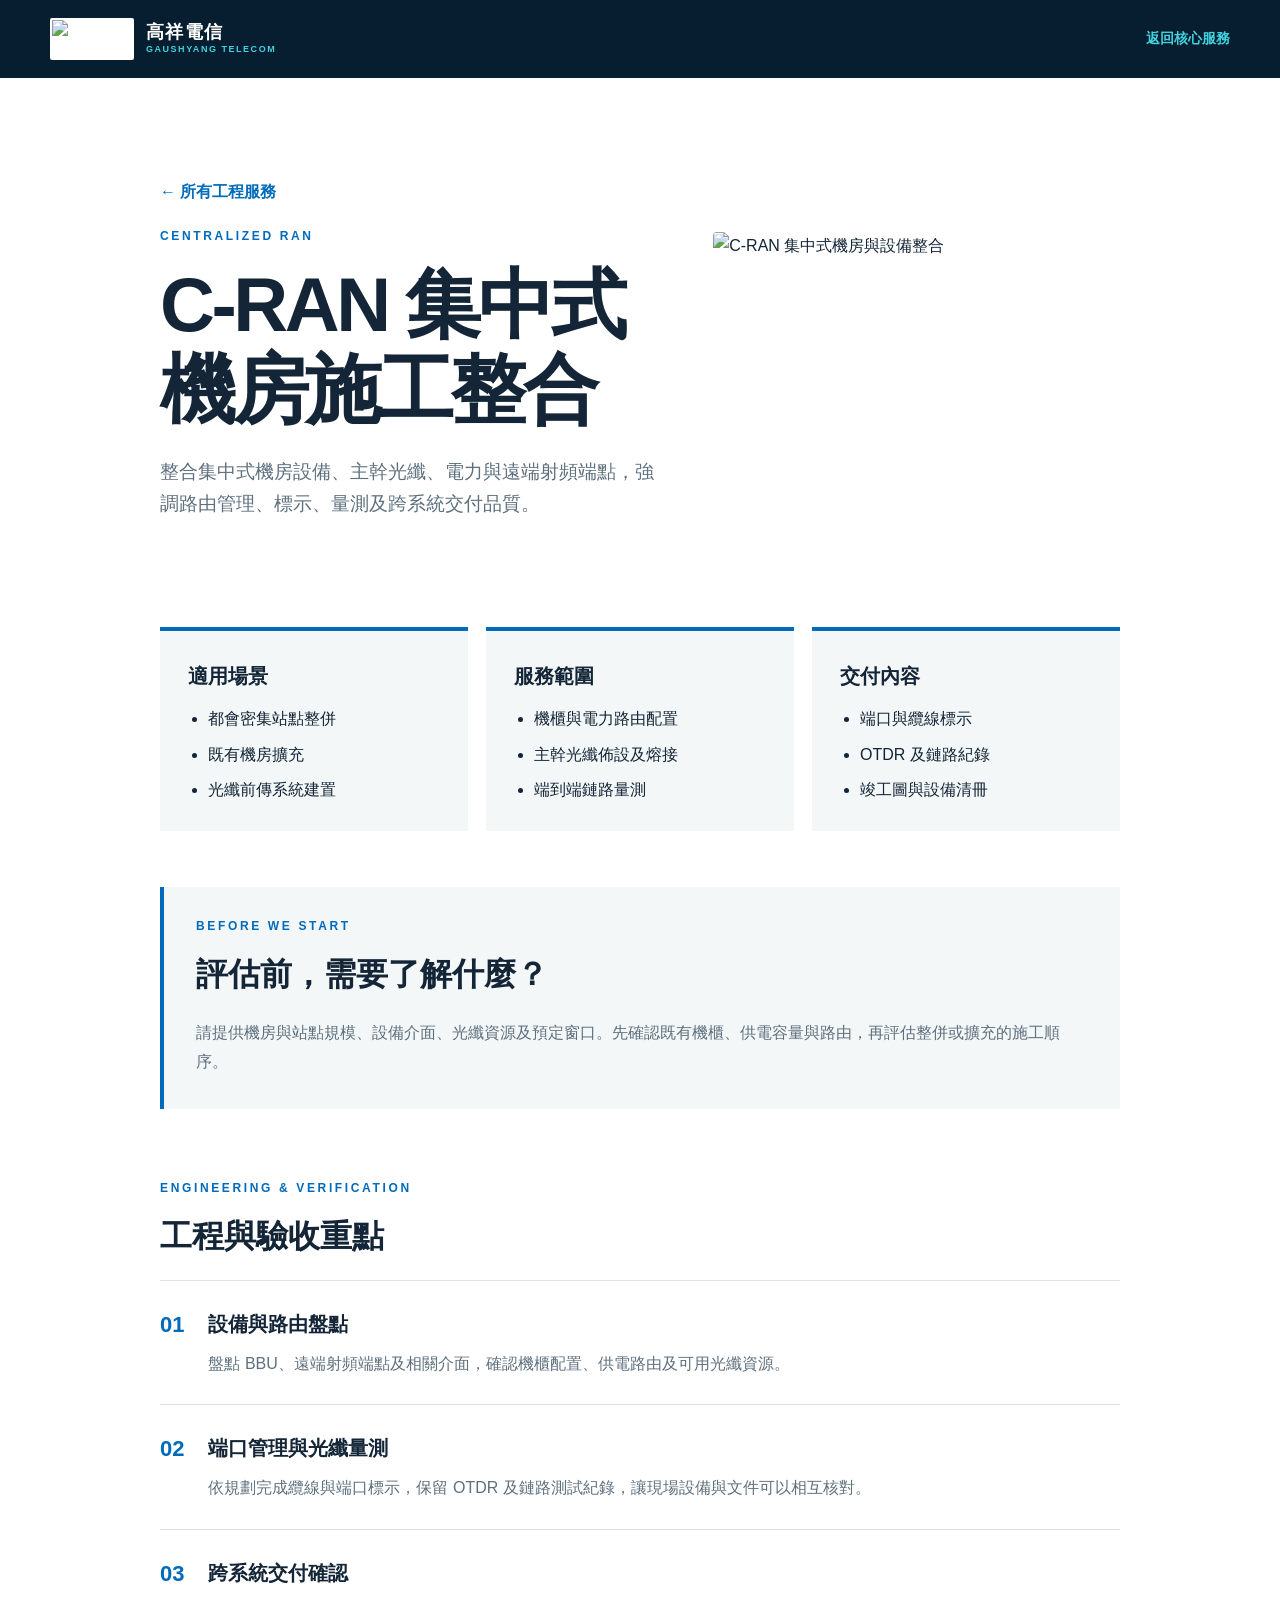
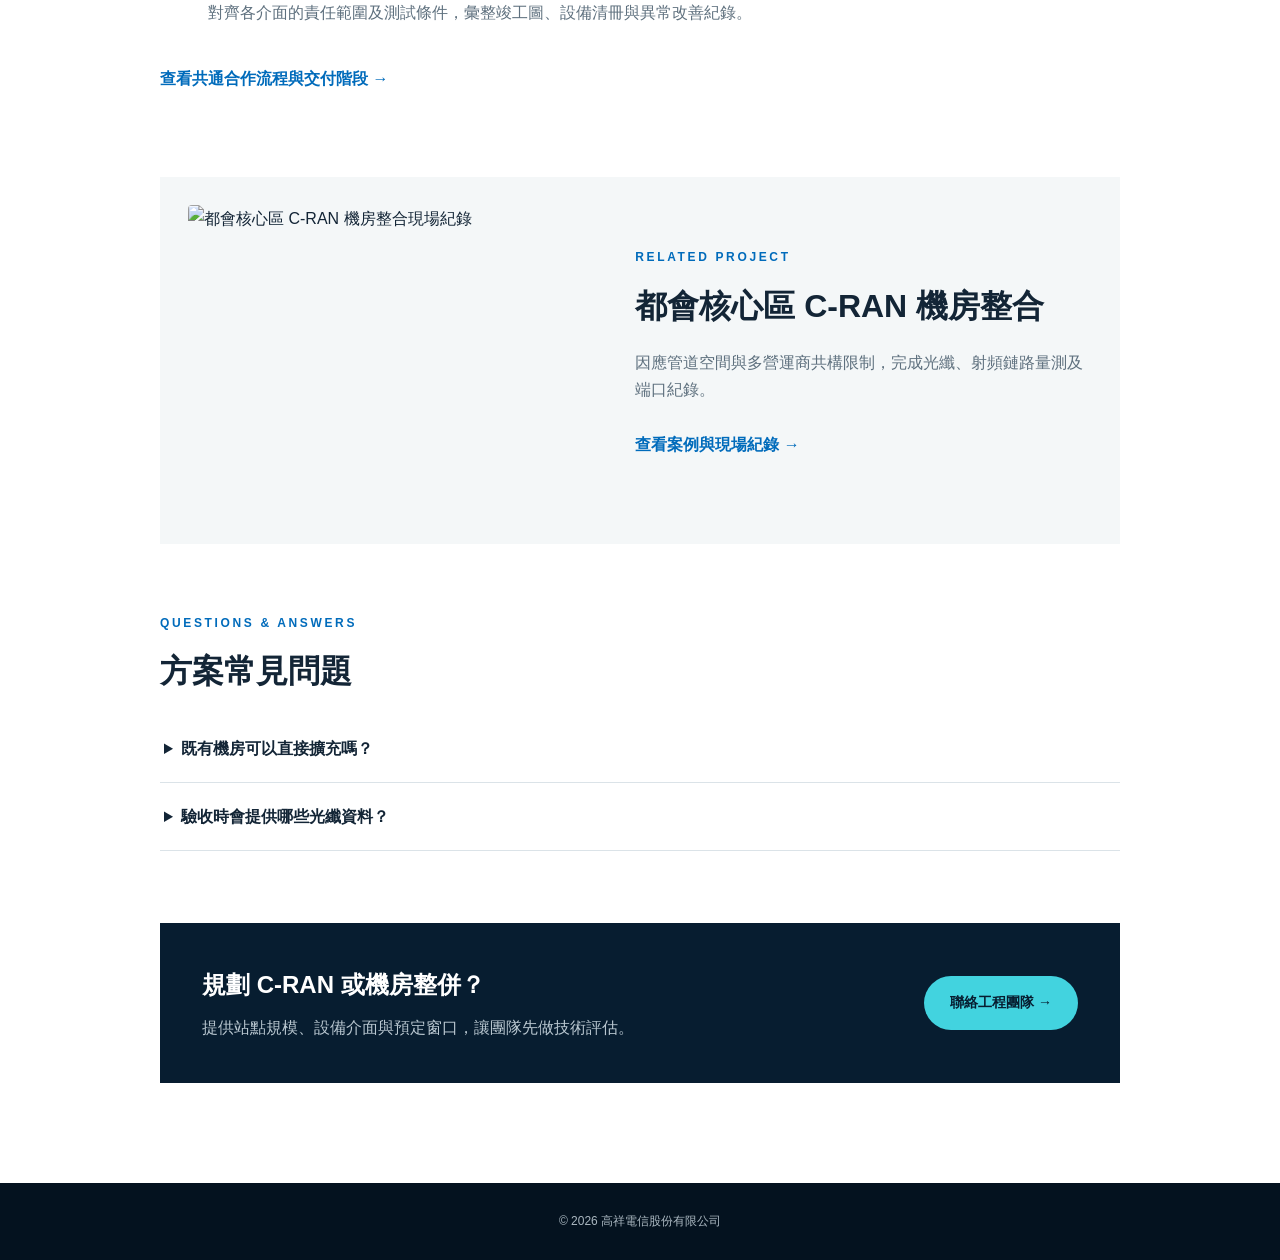
==== services/c-ran-integration.html @ 5f2f57bb "refactor: clarify homepage sections and deepen service pages" ====
<!doctype html><html lang="zh-Hant"><head><meta charset="utf-8"><meta name="viewport" content="width=device-width,initial-scale=1"><title>C-RAN 集中式機房施工整合｜高祥電信</title><meta name="description" content="C-RAN 集中式機房、BBU、光纖、電力路由與遠端射頻單元施工整合。"><link rel="canonical" href="https://website-gaushyang.pages.dev/services/c-ran-integration.html"><link rel="stylesheet" href="../enterprise.css?v=20260922-content-refresh"></head>
<body class="service-detail-page"><a class="skip-link" href="#main">跳至主要內容</a><header class="detail-header"><a class="brand" href="../index.html"><img src="../images/gaushyang-logo.jpg" alt="高祥電信"><span><b>高祥電信</b><small>GAUSHYANG TELECOM</small></span></a><a href="../index.html#solutions">返回核心服務</a></header>
<main id="main" class="detail-main"><a class="service-back" href="../index.html#solutions">← 所有工程服務</a><section class="detail-hero"><div><p class="eyebrow">CENTRALIZED RAN</p><h1>C-RAN 集中式<br>機房施工整合</h1><p class="detail-lead">整合集中式機房設備、主幹光纖、電力與遠端射頻端點，強調路由管理、標示、量測及跨系統交付品質。</p></div><img src="../background-image_2/c-ran-construction.jpg" alt="C-RAN 集中式機房與設備整合"></section>
<section class="detail-grid"><div class="detail-panel"><h2>適用場景</h2><ul><li>都會密集站點整併</li><li>既有機房擴充</li><li>光纖前傳系統建置</li></ul></div><div class="detail-panel"><h2>服務範圍</h2><ul><li>機櫃與電力路由配置</li><li>主幹光纖佈設及熔接</li><li>端到端鏈路量測</li></ul></div><div class="detail-panel"><h2>交付內容</h2><ul><li>端口與纜線標示</li><li>OTDR 及鏈路紀錄</li><li>竣工圖與設備清冊</li></ul></div></section>
<section class="service-preparation" aria-labelledby="prepare-title"><p class="eyebrow">BEFORE WE START</p><h2 id="prepare-title">評估前，需要了解什麼？</h2><p>請提供機房與站點規模、設備介面、光纖資源及預定窗口。先確認既有機櫃、供電容量與路由，再評估整併或擴充的施工順序。</p></section>
<section class="service-technical" aria-labelledby="technical-title"><p class="eyebrow">ENGINEERING &amp; VERIFICATION</p><h2 id="technical-title">工程與驗收重點</h2><article class="service-check"><span aria-hidden="true">01</span><div><h3>設備與路由盤點</h3><p>盤點 BBU、遠端射頻端點及相關介面，確認機櫃配置、供電路由及可用光纖資源。</p></div></article><article class="service-check"><span aria-hidden="true">02</span><div><h3>端口管理與光纖量測</h3><p>依規劃完成纜線與端口標示，保留 OTDR 及鏈路測試紀錄，讓現場設備與文件可以相互核對。</p></div></article><article class="service-check"><span aria-hidden="true">03</span><div><h3>跨系統交付確認</h3><p>對齊各介面的責任範圍及測試條件，彙整竣工圖、設備清冊與異常改善紀錄。</p></div></article><a class="service-inline-link" href="../index.html#process">查看共通合作流程與交付階段 →</a></section>
<section class="service-related" aria-labelledby="related-title"><img src="../demo/combiner.png" alt="都會核心區 C-RAN 機房整合現場紀錄" loading="lazy" decoding="async"><div><p class="eyebrow">RELATED PROJECT</p><h2 id="related-title">都會核心區 C-RAN 機房整合</h2><p>因應管道空間與多營運商共構限制，完成光纖、射頻鏈路量測及端口紀錄。</p><a class="service-inline-link" href="../index.html#project-cran">查看案例與現場紀錄 →</a></div></section>
<section class="service-questions" aria-labelledby="faq-title"><p class="eyebrow">QUESTIONS &amp; ANSWERS</p><h2 id="faq-title">方案常見問題</h2><details><summary>既有機房可以直接擴充嗎？</summary><p>需先確認機櫃空間、供電容量、光纖資源及設備介面，並釐清原有系統的營運限制後才能規劃。</p></details><details><summary>驗收時會提供哪些光纖資料？</summary><p>依專案規範提交 OTDR、鏈路測試與端口標示等紀錄；測試範圍、格式及合格條件於施工前確認。</p></details></section>
<section class="detail-cta"><div><h2>規劃 C-RAN 或機房整併？</h2><p>提供站點規模、設備介面與預定窗口，讓團隊先做技術評估。</p></div><a class="button button-primary" href="../index.html#contact">聯絡工程團隊 →</a></section></main>
<footer class="detail-footer">© 2026 高祥電信股份有限公司</footer></body></html>
---- enterprise.css ----
:root {
  --navy: #071d30;
  --navy-dark: #04121f;
  --navy-light: #0d2c47;
  --blue: #006bbb;
  --blue-hover: #005696;
  --cyan: #42d3df;
  --cyan-glow: #64ffda;
  --ink: #132536;
  --muted: #5e707e;
  --line: #dbe3e8;
  --line-dark: rgba(255, 255, 255, 0.16);
  --paper: #f4f7f8;
  --white: #fff;
  --max: 1280px;
  --radius-sm: 10px;
  --radius-md: 18px;
  --radius-lg: 28px;
  --shadow-soft: 0 24px 70px rgba(4, 18, 31, 0.12);
}

* {
  box-sizing: border-box;
}

html {
  scroll-behavior: auto;
  scroll-padding-top: 86px;
  overflow-x: clip;
}

body {
  margin: 0;
  color: var(--ink);
  background: #fff;
  font-family: "Noto Sans TC", -apple-system, BlinkMacSystemFont, "Segoe UI", Roboto, sans-serif;
  line-height: 1.7;
  -webkit-font-smoothing: antialiased;
  overflow-x: clip;
}

body.menu-open,
body.contact-dialog-open,
body.privacy-dialog-open,
body.gallery-dialog-open {
  overflow: hidden;
}

a {
  color: inherit;
  text-decoration: none;
}

img {
  max-width: 100%;
  height: auto;
}

.container {
  width: min(var(--max), calc(100% - 48px));
  margin: auto;
}

.skip-link {
  position: fixed;
  left: 16px;
  top: -80px;
  z-index: 100;
  background: #fff;
  color: var(--navy);
  padding: 10px 16px;
  font-weight: 700;
  border: 2px solid var(--blue);
  border-radius: 4px;
  transition: top 0.2s;
}

.skip-link:focus {
  top: 16px;
}

/* 缺文件提示標籤 (Missing Document Badge) */
.badge-missing-doc {
  display: inline-flex;
  align-items: center;
  gap: 6px;
  padding: 4px 10px;
  font-size: 11px;
  font-weight: 700;
  letter-spacing: 0.04em;
  color: #92400e;
  background: #fef3c7;
  border: 1px solid #fcd34d;
  border-radius: 4px;
  line-height: 1.3;
}

.badge-missing-doc::before {
  content: "⚠️ 缺文件：";
  font-weight: 800;
}

/* 全域頂部導覽列 */
.site-header {
  position: fixed;
  inset: 0 0 auto;
  z-index: 50;
  color: #fff;
  border-bottom: 1px solid rgba(255, 255, 255, 0.18);
  transition: background 0.3s, color 0.3s, box-shadow 0.3s, border-color 0.3s;
}

.site-header.scrolled {
  color: var(--ink);
  background: rgba(255, 255, 255, 0.96);
  border-bottom-color: var(--line);
  box-shadow: 0 12px 36px rgba(7, 29, 48, 0.09);
  backdrop-filter: blur(16px);
}

.header-inner {
  height: 86px;
  width: min(1400px, calc(100% - 48px));
  margin: auto;
  display: flex;
  align-items: center;
  justify-content: space-between;
}

.brand {
  display: flex;
  align-items: center;
  gap: 12px;
}

.brand img {
  width: auto;
  height: 46px;
  object-fit: contain;
  background: #fff;
  padding: 2px;
  border-radius: 2px;
}

.brand span {
  display: flex;
  flex-direction: column;
  line-height: 1.15;
}

.brand b {
  font-size: 18px;
  letter-spacing: 0.08em;
}

.brand small {
  font: 700 9px/1.5 Manrope, sans-serif;
  letter-spacing: 0.17em;
  color: var(--cyan);
}

.site-header.scrolled .brand small {
  color: var(--blue);
}

.site-nav {
  display: flex;
  align-items: center;
  gap: 32px;
  font-size: 14px;
  font-weight: 600;
}

.site-nav > a {
  position: relative;
  transition: color 0.2s;
}

.site-nav > a:after {
  content: "";
  position: absolute;
  left: 0;
  bottom: -6px;
  width: 0;
  height: 2px;
  background: var(--cyan);
  transition: width 0.25s;
}

.site-header.scrolled .site-nav > a:after {
  background: var(--blue);
}

.site-nav > a:hover:after {
  width: 100%;
}

.nav-contact-btn {
  display: inline-flex;
  align-items: center;
  gap: 8px;
  padding: 8px 18px;
  font-family: inherit;
  font-size: 13px;
  font-weight: 700;
  border: 1px solid currentColor;
  border-radius: 3px;
  background: transparent;
  color: inherit;
  cursor: pointer;
  transition: background 0.2s, color 0.2s, border-color 0.2s;
}

.nav-contact-btn:hover {
  background: var(--cyan);
  border-color: var(--cyan);
  color: var(--navy);
}

.site-header.scrolled .nav-contact-btn {
  border-color: var(--blue);
  color: var(--blue);
}

.site-header.scrolled .nav-contact-btn:hover {
  background: var(--blue);
  color: #fff;
}

.menu-toggle {
  display: none;
  background: 0;
  border: 0;
  padding: 10px;
  cursor: pointer;
}

.menu-toggle span {
  display: block;
  width: 25px;
  height: 2px;
  background: currentColor;
  margin: 6px;
  transition: 0.25s;
}

/* 區塊共用樣式 */
.section {
  padding: 120px 0;
}

.section-light {
  background: #f8fafb;
}

.section-dark {
  background: var(--navy);
  color: #fff;
}

.eyebrow {
  margin: 0 0 18px;
  font: 800 12px/1.2 Manrope, sans-serif;
  letter-spacing: 0.22em;
  color: var(--blue);
}

.eyebrow.light {
  color: var(--cyan);
}

.section-index {
  margin: 0;
  color: #8c9fae;
  font: 700 13px Manrope, sans-serif;
  letter-spacing: 0.1em;
}

.section-heading {
  display: grid;
  grid-template-columns: 28% 72%;
  gap: 32px;
  margin-bottom: 64px;
}

.section-heading > div:last-child {
  display: flex;
  justify-content: space-between;
  align-items: flex-end;
  gap: 40px;
}

.section-heading h2,
.intro h2,
.sustainability h2,
.contact h2 {
  font-size: clamp(36px, 4.5vw, 58px);
  line-height: 1.25;
  letter-spacing: -0.035em;
  margin: 0;
}

.section-heading p:not(.eyebrow):not(.section-index) {
  max-width: 440px;
  color: var(--muted);
  margin: 0;
}

.section-dark .section-heading p:not(.eyebrow):not(.section-index) {
  color: #a2b4c2;
}

/* 按鈕與連結 */
.button {
  min-height: 54px;
  display: inline-flex;
  align-items: center;
  justify-content: space-between;
  gap: 24px;
  padding: 0 26px;
  font-family: inherit;
  font-weight: 700;
  font-size: 14px;
  border-radius: 999px;
  border: 0;
  cursor: pointer;
  transition: transform 0.2s, background 0.2s, box-shadow 0.2s;
}

.button-primary {
  background: var(--cyan);
  color: var(--navy);
}

.button-primary:hover {
  background: #77e5ed;
  transform: translateY(-2px);
  box-shadow: 0 8px 24px rgba(66, 211, 223, 0.3);
}

.button-ghost {
  border: 1px solid rgba(255, 255, 255, 0.45);
  background: transparent;
  color: #fff;
}

.button-ghost:hover {
  background: #fff;
  color: var(--navy);
}

.button-white {
  background: #fff;
  color: var(--navy);
}

.button-white:hover {
  background: var(--cyan);
  color: var(--navy);
}

.text-link {
  display: inline-flex;
  gap: 14px;
  align-items: center;
  font-weight: 700;
  border-bottom: 1px solid #aab7bf;
  padding-bottom: 6px;
  transition: color 0.2s, border-color 0.2s;
}

.text-link.light {
  border-color: rgba(255, 255, 255, 0.5);
  color: #fff;
}

.text-link span {
  transition: transform 0.2s;
}

.text-link:hover span {
  transform: translateX(5px);
}

/* 英雄首頁區 (Hero) */
.hero {
  min-height: 780px;
  height: 100svh;
  position: relative;
  overflow: hidden;
  background: var(--navy);
  color: #fff;
  display: flex;
  align-items: center;
}

.hero-layout {
  position: relative;
  z-index: 2;
  display: flex;
  align-items: center;
  padding: 118px 0 176px;
}

.hero-media,
.hero-shade,
.hero-grid {
  position: absolute;
  inset: 0;
}

.hero-media {
  --hero-image: url("images/hero/cape-of-good-hope.webp");
  background-color: var(--navy);
  background-image: var(--hero-image);
  background-size: cover;
  background-position: center;
  transform: scale(1.02);
  transition: opacity 0.8s;
}

.hero-shade {
  background: linear-gradient(to right, rgba(8, 12, 22, 0.85) 0%, rgba(8, 12, 22, 0.5) 45%, rgba(8, 12, 22, 0.1) 100%);
}

.hero-grid {
  opacity: 0.14;
  background-image: linear-gradient(rgba(255, 255, 255, 0.2) 1px, transparent 1px),
                    linear-gradient(90deg, rgba(255, 255, 255, 0.2) 1px, transparent 1px);
  background-size: 60px 60px;
}

.hero-content {
  position: relative;
  z-index: 2;
  padding-top: 20px;
  max-width: 820px;
}

.hero h1 {
  font-size: clamp(52px, 5.8vw, 86px);
  line-height: 1.08;
  letter-spacing: -0.04em;
  margin: 0 0 28px;
}

.hero h1 em {
  font-style: normal;
  color: var(--cyan);
}

.hero-lead {
  font-size: 18px;
  line-height: 1.85;
  max-width: 680px;
  margin: 0 0 38px;
  color: rgba(255, 255, 255, 0.86);
}

.hero-actions {
  display: flex;
  align-items: center;
  gap: 32px;
}

.hero-facts {
  position: absolute;
  right: 0;
  bottom: 0;
  z-index: 3;
  display: grid;
  grid-template-columns: repeat(3, minmax(190px, 220px));
  background: rgba(5, 27, 45, 0.92);
  backdrop-filter: blur(15px);
  border-top: 1px solid rgba(255, 255, 255, 0.14);
}

.fact-def {
  display: block;
  max-width: 190px;
  margin-top: 8px;
  color: rgba(255, 255, 255, 0.5);
  font-size: 10px;
  line-height: 1.45;
}

.hero-facts > div {
  padding: 24px 24px;
  border-left: 1px solid rgba(255, 255, 255, 0.14);
}

.hero-facts strong {
  display: block;
  font: 700 28px/1.1 Manrope, sans-serif;
  color: #fff;
}

.hero-facts sup {
  color: var(--cyan);
  font-size: 16px;
}

.hero-facts span {
  display: block;
  margin-top: 6px;
  font-size: 12px;
  color: rgba(255, 255, 255, 0.72);
}

/* 品牌影片與轉場 (Brand Reveal) */
.brand-reveal {
  --brand-mask-opacity: 0;
  --brand-word-scale: 28;
  --brand-word-glow: 0;
  --brand-particle-opacity: 0.62;
  --brand-shade-opacity: 1;
  --brand-copy-opacity: 0;
  height: 260svh;
  position: relative;
  background: #0e1733;
  color: #fff;
}

.brand-reveal-stage {
  position: sticky;
  top: 0;
  height: 100svh;
  min-height: 680px;
  overflow: hidden;
  display: grid;
  place-items: center;
  isolation: isolate;
}

.brand-signal-canvas,
.brand-reveal-shade {
  position: absolute;
  inset: 0;
  width: 100%;
  height: 100%;
}

.brand-signal-canvas {
  z-index: 0;
  opacity: var(--brand-particle-opacity);
  filter: brightness(1.44);
  transition: opacity 180ms linear;
  background:
    radial-gradient(ellipse at 18% 54%, rgba(177, 52, 178, 0.3), transparent 38%),
    radial-gradient(ellipse at 78% 52%, rgba(0, 137, 230, 0.2), transparent 42%),
    linear-gradient(108deg, #321044 0%, #291347 34%, #1c1a48 63%, #0c2442 100%);
}

.brand-reveal-shade {
  z-index: 1;
  opacity: var(--brand-shade-opacity);
  background: linear-gradient(180deg, rgba(9, 6, 24, 0.48), rgba(13, 11, 32, 0.12) 28%, rgba(8, 13, 34, 0.16) 68%, rgba(5, 8, 23, 0.7)),
              linear-gradient(90deg, rgba(28, 9, 49, 0.28), transparent 48%, rgba(5, 12, 32, 0.24));
  pointer-events: none;
}

.brand-reveal-mask {
  position: absolute;
  inset: 0;
  z-index: 2;
  width: 100%;
  height: 100%;
  opacity: var(--brand-mask-opacity);
  pointer-events: none;
}

.brand-mask-word,
.brand-mask-highlight,
.brand-mask-emblem {
  transform-box: view-box;
  transform-origin: 50% 50%;
  transform: scale(var(--brand-word-scale));
}

.brand-mask-word text {
  fill: #000;
  font-family: Manrope, "Arial Rounded MT Bold", Arial, sans-serif;
  font-size: 214px;
  font-weight: 700;
  letter-spacing: -6px;
}

.brand-mask-highlight text {
  fill: url(#gaushyang-inner-surface);
  stroke: none;
  opacity: var(--brand-word-glow);
  filter: url(#gaushyang-inner-glow);
  mix-blend-mode: screen;
}

.brand-mask-emblem path {
  fill: #d9292f;
  filter: drop-shadow(0 2px 6px rgba(217, 41, 47, 0.28));
}

.brand-reveal-copy {
  position: absolute;
  left: 50%;
  top: 76%;
  z-index: 3;
  width: min(920px, calc(100% - 40px));
  text-align: center;
  opacity: var(--brand-copy-opacity);
  transform: translate(-50%, calc(-50% + (1 - var(--brand-copy-opacity)) * 28px));
  pointer-events: none;
}

.brand-reveal-copy p {
  margin: 0 0 28px;
  font: 600 11px Manrope, Inter, sans-serif;
  letter-spacing: 0.4em;
  color: rgba(106, 226, 255, 0.92);
}

.brand-reveal-copy h2 {
  margin: 0;
  font-family: Inter, "Noto Sans TC", "PingFang TC", "Microsoft JhengHei", sans-serif;
  font-size: clamp(30px, 3.5vw, 50px);
  font-weight: 500;
  line-height: 1.48;
  letter-spacing: 0.075em;
  color: rgba(255, 255, 255, 0.86);
  text-shadow: 0 6px 28px rgba(0, 0, 0, 0.48);
}

.brand-scroll-cue {
  position: absolute;
  left: 50%;
  bottom: 30px;
  transform: translateX(-50%);
  display: flex;
  flex-direction: column;
  align-items: center;
  gap: 10px;
  font: 700 9px Manrope, sans-serif;
  letter-spacing: 0.18em;
  color: rgba(255, 255, 255, 0.55);
}

.brand-scroll-cue b {
  display: block;
  width: 1px;
  height: 45px;
  background: linear-gradient(var(--cyan), transparent);
}

/* 01 Who We Are 亮點 */
.intro {
  background: #fff;
}

.intro-grid {
  display: grid;
  grid-template-columns: 28% 72%;
  gap: 32px;
}

.large-copy {
  font-size: 20px;
  line-height: 1.9;
  color: #3b4e5d;
  margin: 28px 0 44px;
}

.intro-highlights {
  display: grid;
  grid-template-columns: repeat(3, 1fr);
  gap: 24px;
  border-top: 1px solid var(--line);
  padding-top: 36px;
}

.highlight-item b {
  display: block;
  font-size: 17px;
  color: var(--navy);
  margin-bottom: 8px;
}

.highlight-item p {
  margin: 0;
  font-size: 14px;
  color: var(--muted);
  line-height: 1.65;
}

/* 02 專案實績與案例 (WEB-002 Case Studies) */
.cases-grid {
  display: grid;
  grid-template-columns: 1fr 1fr;
  gap: 28px;
  margin-bottom: 48px;
}

.case-card {
  background: #fff;
  border: 1px solid var(--line);
  border-radius: var(--radius-md);
  overflow: hidden;
  display: flex;
  flex-direction: column;
  transition: transform 0.25s, box-shadow 0.25s;
}

.case-card:hover {
  transform: translateY(-4px);
  box-shadow: var(--shadow-soft);
}

.case-media {
  position: relative;
  height: 260px;
  background: #e3ebef;
  overflow: hidden;
}

.case-media img {
  width: 100%;
  height: 100%;
  object-fit: cover;
  transition: transform 0.6s cubic-bezier(0.2, 0.7, 0.2, 1);
}

.case-card:hover .case-media img {
  transform: scale(1.04);
}

.case-gallery-open {
  align-self: flex-start;
  display: inline-flex;
  align-items: center;
  gap: 10px;
  margin-top: 22px;
  padding: 10px 0 6px;
  border: 0;
  border-bottom: 2px solid var(--blue);
  background: transparent;
  color: var(--blue);
  font: 800 14px/1.4 "Noto Sans TC", sans-serif;
  cursor: pointer;
}

.case-gallery-open span {
  transition: transform 0.2s ease;
}

.case-gallery-open:hover span,
.case-gallery-open:focus-visible span {
  transform: translateX(4px);
}

.case-gallery-open:focus-visible {
  outline: 3px solid rgba(66, 211, 223, 0.45);
  outline-offset: 5px;
}

/* DAS 專案照片瀏覽器 */
.gallery-dialog {
  width: min(1120px, calc(100% - 32px));
  max-height: calc(100dvh - 32px);
  margin: auto;
  padding: 0;
  border: 0;
  border-radius: 12px;
  background: var(--navy-dark);
  color: #fff;
  box-shadow: 0 32px 90px rgba(1, 14, 25, 0.62);
  overflow: auto;
}

.gallery-dialog::backdrop {
  background: rgba(2, 12, 27, 0.88);
}

.gallery-dialog-shell {
  padding: 26px;
}

.gallery-dialog-header {
  display: flex;
  align-items: flex-start;
  justify-content: space-between;
  gap: 28px;
  margin-bottom: 20px;
}

.gallery-dialog-header .eyebrow {
  margin: 0 0 5px;
  color: var(--cyan);
}

.gallery-dialog-header h2 {
  margin: 0;
  font-size: clamp(22px, 3vw, 34px);
  line-height: 1.25;
}

.gallery-close,
.gallery-nav {
  display: grid;
  flex: 0 0 auto;
  place-items: center;
  width: 44px;
  height: 44px;
  padding: 0;
  border: 1px solid rgba(255, 255, 255, 0.28);
  border-radius: 50%;
  background: transparent;
  color: #fff;
  font: 400 24px/1 Arial, sans-serif;
  cursor: pointer;
}

.gallery-close:hover,
.gallery-nav:hover,
.gallery-close:focus-visible,
.gallery-nav:focus-visible {
  border-color: var(--cyan);
  background: rgba(66, 211, 223, 0.12);
  outline: none;
}

.gallery-stage {
  display: grid;
  grid-template-columns: 44px minmax(0, 1fr) 44px;
  align-items: center;
  gap: 18px;
}

.gallery-figure {
  min-width: 0;
  margin: 0;
}

.gallery-figure img {
  display: block;
  width: 100%;
  height: min(62vh, 680px);
  object-fit: contain;
  background: #020b13;
}

.gallery-figure figcaption {
  display: flex;
  justify-content: space-between;
  gap: 20px;
  padding-top: 12px;
  color: #c6d3dc;
  font-size: 14px;
}

[data-gallery-count] {
  flex: 0 0 auto;
  color: var(--cyan);
  font-family: Manrope, sans-serif;
  font-weight: 700;
}

.gallery-thumbnails {
  display: grid;
  grid-template-columns: repeat(6, minmax(0, 1fr));
  gap: 10px;
  margin: 18px 62px 0;
}

.gallery-thumbnail {
  padding: 0;
  border: 2px solid transparent;
  background: #0d2c47;
  cursor: pointer;
  opacity: 0.58;
}

.gallery-thumbnail img {
  display: block;
  width: 100%;
  aspect-ratio: 4 / 3;
  object-fit: cover;
}

.gallery-thumbnail:hover,
.gallery-thumbnail:focus-visible,
.gallery-thumbnail.is-current {
  border-color: var(--cyan);
  opacity: 1;
  outline: none;
}

.case-badge {
  position: absolute;
  left: 16px;
  bottom: 16px;
  padding: 5px 10px;
  background: rgba(7, 29, 48, 0.85);
  color: var(--cyan);
  font: 700 11px Manrope, sans-serif;
  letter-spacing: 0.06em;
  border-radius: 3px;
  backdrop-filter: blur(6px);
}

.placeholder-media {
  background: #edf2f5;
  display: grid;
  place-items: center;
}

.placeholder-box {
  display: flex;
  flex-direction: column;
  align-items: center;
  gap: 10px;
  color: #7b8e9c;
  text-align: center;
  padding: 20px;
}

.placeholder-box p {
  margin: 0;
  font-weight: 700;
  color: var(--ink);
}

.case-body {
  padding: 28px;
  display: flex;
  flex-direction: column;
  flex-grow: 1;
}

.case-meta {
  display: flex;
  flex-wrap: wrap;
  gap: 8px;
  margin-bottom: 12px;
}

.case-tag {
  padding: 4px 9px;
  background: var(--paper);
  border: 1px solid #d4e0e6;
  border-radius: 3px;
  font-size: 11px;
  font-weight: 700;
  color: var(--blue);
}

.case-body h3 {
  font-size: 21px;
  line-height: 1.35;
  margin: 0 0 18px;
  letter-spacing: -0.02em;
}

.case-details {
  display: flex;
  flex-direction: column;
  gap: 12px;
  font-size: 13px;
  line-height: 1.65;
  border-top: 1px solid var(--line);
  padding-top: 18px;
  margin-top: auto;
}

.detail-row b {
  color: var(--navy);
  margin-right: 4px;
}

.detail-row span {
  color: #475a68;
}

.cases-cta-bar {
  background: var(--navy);
  color: #fff;
  border-radius: var(--radius-md);
  padding: 32px 40px;
  display: flex;
  justify-content: space-between;
  align-items: center;
  gap: 32px;
}

.cases-cta-bar b {
  font-size: 20px;
  display: block;
  margin-bottom: 6px;
}

.cases-cta-bar p {
  margin: 0;
  font-size: 14px;
  color: #a2b4c2;
}

/* 03 核心解決方案 (Solutions) */
.solution-grid {
  display: grid;
  grid-template-columns: 1fr 1fr;
  gap: 14px;
  background: transparent;
  margin-bottom: 72px;
}

.solution-card {
  height: 400px;
  position: relative;
  overflow: hidden;
  display: flex;
  flex-direction: column;
  justify-content: space-between;
  padding: 32px;
  background-image: linear-gradient(0deg, rgba(3, 18, 32, 0.94), rgba(3, 18, 32, 0.2)), var(--image);
  background-size: cover;
  background-position: center;
  border: 1px solid rgba(255, 255, 255, 0.12);
  border-radius: var(--radius-md);
}

.solution-card:focus-visible {
  outline: 3px solid var(--cyan);
  outline-offset: -5px;
}

.solution-card:after {
  content: "";
  position: absolute;
  inset: 0;
  background: rgba(0, 107, 187, 0.22);
  opacity: 0;
  transition: opacity 0.4s;
}

.solution-card > * {
  position: relative;
  z-index: 2;
}

.solution-card .card-number {
  font: 700 13px Manrope;
  color: #fff;
}

.solution-card h3 {
  font-size: 28px;
  margin: 6px 0 10px;
}

.card-copy p {
  font: 700 11px Manrope;
  letter-spacing: 0.16em;
  color: var(--cyan);
  margin: 0;
}

.card-copy span {
  display: block;
  color: rgba(255, 255, 255, 0.78);
  font-size: 14px;
  line-height: 1.6;
  margin-top: 6px;
}

.solution-card > b {
  position: absolute;
  right: 30px;
  bottom: 32px;
  font-size: 24px;
  transition: transform 0.3s;
}

.solution-card:hover:after {
  opacity: 1;
}

.solution-card:hover > b {
  transform: translate(4px, -4px);
}

.solution-card-wide {
  grid-column: 1 / -1;
  height: 360px;
  background-position: center 60%;
}

/* 工程五階段流程 (Process Flow) */
.process-section .section-heading > div:last-child {
  display: grid;
  grid-template-columns: minmax(0, 1fr) minmax(300px, 380px);
  align-items: end;
  gap: 52px;
}

.process-flow-block {
  background: rgba(255, 255, 255, 0.04);
  border: 1px solid rgba(255, 255, 255, 0.12);
  border-radius: var(--radius-md);
  padding: 44px;
}

.process-heading {
  margin-bottom: 36px;
}

.process-heading h3 {
  font-size: 28px;
  margin: 0 0 8px;
}

.process-heading p:not(.eyebrow) {
  margin: 0;
  color: #a2b4c2;
  font-size: 14px;
}

.process-steps {
  display: grid;
  grid-template-columns: repeat(5, 1fr);
  gap: 12px;
}

.process-step {
  position: relative;
  display: flex;
  flex-direction: column;
  min-height: 300px;
  padding: 26px 22px 22px;
  background: #fff;
  border: 1px solid var(--line);
  border-top: 3px solid var(--cyan);
  border-radius: var(--radius-sm);
  box-shadow: 0 12px 32px rgba(7, 29, 48, 0.06);
}

.step-num {
  font: 800 24px/1 Manrope, sans-serif;
  color: var(--cyan);
  margin-bottom: 26px;
}

.process-step b {
  display: block;
  font-size: 15px;
  color: var(--navy);
  margin-bottom: 12px;
}

.process-step p {
  margin: 0 0 22px;
  font-size: 13px;
  line-height: 1.75;
  color: var(--muted);
}

.step-output {
  display: block;
  margin-top: auto;
  padding-top: 14px;
  border-top: 1px solid var(--line);
  color: var(--ink);
  font-size: 11.5px;
  font-weight: 700;
  line-height: 1.55;
}

.step-output small {
  display: block;
  margin-bottom: 3px;
  color: var(--blue);
  font: 800 9px/1.2 Manrope, sans-serif;
  letter-spacing: 0.14em;
}

/* 04 工程與工安體系 (Strength & Credentials) */
.strength {
  background: var(--paper);
}

.capability-list {
  border-top: 1px solid #bfcbd1;
  margin-bottom: 54px;
}

.capability {
  display: grid;
  grid-template-columns: 80px 280px 1fr;
  gap: 24px;
  padding: 32px 0;
  border-bottom: 1px solid #bfcbd1;
  align-items: start;
}

.capability > span {
  font: 700 13px Manrope;
  color: var(--blue);
}

.capability h3 {
  font-size: 22px;
  margin: 0;
}

.capability p {
  margin: 0;
  color: var(--muted);
  font-size: 14.5px;
}

.safety-training-resource {
  margin-bottom: 54px;
  padding: 34px;
  border-left: 5px solid var(--blue);
  background: var(--navy);
  color: #fff;
}

.safety-training-heading {
  display: flex;
  align-items: flex-start;
  justify-content: space-between;
  gap: 28px;
  padding-bottom: 24px;
  border-bottom: 1px solid var(--line-dark);
}

.safety-training-heading .eyebrow {
  margin: 0 0 7px;
  color: var(--cyan);
}

.safety-training-heading h3 {
  margin: 0;
  font-size: clamp(25px, 3vw, 34px);
  line-height: 1.25;
}

.training-file-meta {
  flex: 0 0 auto;
  color: #bfd0dc;
  font: 700 12px/1.5 Manrope, "Noto Sans TC", sans-serif;
}

.training-summary {
  max-width: 780px;
  margin: 24px 0;
  color: #d7e2e9;
  font-size: 15px;
}

.training-chapters {
  border-top: 1px solid var(--line-dark);
}

.training-chapters details {
  border-bottom: 1px solid var(--line-dark);
}

.training-chapters summary {
  display: grid;
  grid-template-columns: 48px minmax(180px, 0.7fr) minmax(240px, 1fr);
  align-items: center;
  gap: 20px;
  padding: 21px 4px;
  cursor: pointer;
  list-style: none;
}

.training-chapters summary::-webkit-details-marker {
  display: none;
}

.training-chapters summary::after {
  content: "+";
  grid-column: 4;
  color: var(--cyan);
  font: 400 25px/1 Arial, sans-serif;
}

.training-chapters details[open] summary::after {
  content: "−";
}

.training-chapters summary > span {
  color: var(--cyan);
  font: 800 12px/1 Manrope, sans-serif;
}

.training-chapters summary b {
  font-size: 16px;
}

.training-chapters summary small {
  color: #9fb2c0;
  font-size: 13px;
}

.training-chapters summary:focus-visible {
  outline: 3px solid rgba(66, 211, 223, 0.45);
  outline-offset: -3px;
}

.training-chapter-body {
  padding: 8px 4px 30px 68px;
}

.training-reading-grid {
  display: grid;
  grid-template-columns: repeat(2, minmax(0, 1fr));
  gap: 36px;
}

.training-chapter-body h4 {
  margin: 0 0 10px;
  color: #fff;
  font-size: 15px;
}

.training-chapter-body p {
  margin: 0 0 14px;
  color: #c6d3dc;
  font-size: 13.5px;
}

.training-definition-list {
  margin: 0;
}

.training-definition-list > div {
  display: grid;
  grid-template-columns: 92px 1fr;
  gap: 12px;
  padding: 9px 0;
  border-top: 1px solid var(--line-dark);
}

.training-definition-list dt {
  color: var(--cyan);
  font-size: 13px;
  font-weight: 800;
}

.training-definition-list dd {
  margin: 0;
  color: #c6d3dc;
  font-size: 13px;
}

.training-alert {
  display: grid;
  grid-template-columns: 120px 1fr;
  gap: 18px;
  margin-top: 24px;
  padding: 18px 20px;
  border-left: 3px solid var(--cyan);
  background: rgba(66, 211, 223, 0.08);
}

.training-alert b {
  color: var(--cyan);
  font-size: 13px;
}

.training-alert span {
  color: #d7e2e9;
  font-size: 13px;
}

.training-action-grid {
  display: grid;
  grid-template-columns: repeat(2, minmax(0, 1fr));
  gap: 1px;
  margin: 0 0 28px;
  padding: 1px;
  background: var(--line-dark);
  list-style: none;
}

.training-action-grid li {
  display: grid;
  grid-template-columns: 36px 1fr;
  gap: 10px;
  padding: 14px 16px;
  background: var(--navy);
  color: #d7e2e9;
  font-size: 13px;
}

.training-action-grid li span {
  color: var(--cyan);
  font: 800 11px/1.7 Manrope, sans-serif;
}

.emergency-steps {
  display: grid;
  grid-template-columns: repeat(5, minmax(0, 1fr));
  margin: 0;
  padding: 0;
  list-style: none;
}

.emergency-steps li {
  padding: 15px;
  border-left: 1px solid var(--line-dark);
}

.emergency-steps li:first-child {
  border-left: 0;
}

.emergency-steps b,
.emergency-steps span {
  display: block;
}

.emergency-steps b {
  margin-bottom: 7px;
  color: var(--cyan);
  font-size: 13px;
}

.emergency-steps span {
  color: #c6d3dc;
  font-size: 12px;
}

.training-closing {
  margin: 24px 0 0;
  color: #9fb2c0;
  font-size: 13px;
}

.credentials-box {
  background: #fff;
  border: 1px solid var(--line);
  border-radius: 6px;
  padding: 32px;
  margin-bottom: 54px;
}

.credentials-header {
  display: flex;
  justify-content: space-between;
  align-items: center;
  gap: 16px;
  padding-bottom: 20px;
  border-bottom: 1px solid var(--line);
  margin-bottom: 24px;
}

.credentials-header b {
  font-size: 18px;
  color: var(--navy);
}

.credentials-verified-note {
  max-width: 420px;
  color: var(--blue);
  font-size: 12px;
  font-weight: 700;
  text-align: right;
}

.credentials-grid {
  display: grid;
  grid-template-columns: repeat(2, minmax(0, 1fr));
  gap: 24px;
}

.cred-item strong {
  display: block;
  font-size: 15px;
  color: var(--ink);
  margin-bottom: 6px;
}

.cred-item span {
  font-size: 13px;
  color: var(--muted);
  line-height: 1.6;
}

.safety-recognition {
  display: grid;
  grid-template-columns: minmax(220px, 0.55fr) 1fr;
  gap: 24px;
  margin-top: 26px;
  padding-top: 22px;
  border-top: 1px solid var(--line);
}

.safety-recognition b {
  color: var(--navy);
  font-size: 14px;
}

.safety-recognition span {
  color: var(--muted);
  font-size: 13px;
}

/* 設備經驗展示 (WEB-005) */
.partner-section {
  background: #fff;
  border: 1px solid var(--line);
  border-radius: 6px;
  padding: 32px;
}

.partner-intro {
  margin-bottom: 24px;
}

.partner-intro b {
  display: block;
  font-size: 16px;
  color: var(--navy);
  margin-bottom: 6px;
}

.partner-intro p {
  margin: 0;
  font-size: 13px;
  color: var(--muted);
  line-height: 1.6;
}

.partner-strip {
  display: grid;
  grid-template-columns: 1.3fr repeat(5, 1fr);
  align-items: center;
  gap: 32px;
  padding-top: 20px;
  border-top: 1px solid var(--line);
}

.partner-strip > span {
  font: 800 11px Manrope;
  letter-spacing: 0.18em;
  color: #7b8b95;
}

.partner-logo {
  display: grid;
  place-items: center;
  width: 132px;
  height: 48px;
  justify-self: center;
  overflow: hidden;
}

.partner-logo img {
  display: block;
  width: auto;
  height: auto;
  max-width: none;
  filter: grayscale(1);
  opacity: 0.72;
  transition: filter 0.2s, opacity 0.2s;
}

.partner-logo:hover img {
  filter: grayscale(0);
  opacity: 1;
}

.partner-logo-chunghwa img {
  width: 116px;
}

.partner-logo-fet img {
  width: 112px;
}

.partner-logo-ericsson img {
  width: 50px;
}

.partner-logo-nokia img {
  width: 116px;
}

.partner-logo-oneweb img {
  width: 118px;
}

/* 人才招募公告 */
.careers-section {
  padding-top: 86px;
  padding-bottom: 86px;
  background: #fff;
}

.careers-section .section-heading {
  margin-bottom: 34px;
}

.careers-section .section-heading h2 {
  max-width: 720px;
  font-size: clamp(34px, 4.2vw, 52px);
}

.careers-section .section-heading > div:last-child > p {
  max-width: 760px;
}

.careers-grid {
  border-top: 1px solid var(--line);
}

.career-pillar {
  display: grid;
  grid-template-columns: 56px minmax(220px, 0.65fr) minmax(320px, 1fr);
  align-items: start;
  gap: 22px;
  padding: 22px 0;
  border-bottom: 1px solid var(--line);
}

.pillar-index {
  padding-top: 4px;
  color: var(--blue);
  font: 800 12px/1 Manrope, sans-serif;
}

.career-pillar > div {
  display: contents;
}

.career-pillar h3 {
  margin: 0;
  color: var(--ink);
  font-size: 18px;
}

.career-pillar p {
  margin: 0;
  color: var(--muted);
  font-size: 13.5px;
}

.jobs-box {
  margin-top: 28px;
  border-top: 1px solid var(--line);
  border-bottom: 1px solid var(--line);
}

.jobs-header {
  display: flex;
  justify-content: space-between;
  gap: 24px;
  padding: 20px 0;
  border-bottom: 1px solid var(--line);
}

.jobs-header b {
  color: var(--navy);
  font-size: 17px;
}

.jobs-header span {
  color: var(--muted);
  font-size: 12px;
}

.jobs-notice {
  display: grid;
  grid-template-columns: minmax(0, 1fr) auto;
  align-items: center;
  gap: 40px;
  padding: 24px 0;
}

.jobs-notice strong {
  color: var(--ink);
  font-size: 18px;
}

.jobs-notice p {
  max-width: 720px;
  margin: 8px 0 0;
  color: var(--muted);
  font-size: 14px;
}

/* 05 永續發展 (Sustainability) */
.sustainability {
  background: #092942;
  color: #fff;
}

.sustainability-grid {
  display: grid;
  grid-template-columns: minmax(240px, 0.75fr) minmax(360px, 1.1fr) minmax(240px, 0.75fr);
  gap: 40px;
  align-items: center;
}

.sustainability-photo-card {
  position: relative;
  width: 100%;
  max-width: 340px;
  margin: 0 auto;
  overflow: hidden;
  border-radius: 5px;
  box-shadow: 0 18px 46px rgba(0, 0, 0, 0.3);
}

.sustainability-photo-card > img {
  display: block;
  width: 100%;
  height: 480px;
  object-fit: cover;
  object-position: center;
}

.location-tag {
  position: absolute;
  left: 15px;
  bottom: 15px;
  display: flex;
  align-items: center;
  gap: 7px;
  padding: 7px 13px;
  border: 1px solid rgba(255, 255, 255, 0.72);
  border-radius: 4px;
  background: rgba(2, 12, 27, 0.76);
  color: #fff;
  font-size: 12px;
  font-weight: 600;
  backdrop-filter: blur(7px);
}

.location-tag svg {
  color: var(--cyan);
}

.sustainability-copy {
  padding: 24px 0;
}

.sustainability-heading {
  display: flex;
  align-items: center;
  gap: 18px;
  margin-bottom: 24px;
  padding-bottom: 18px;
  border-bottom: 1px solid rgba(255, 255, 255, 0.18);
}

.sustainability-heading .section-index {
  display: grid;
  place-items: center;
  width: 48px;
  height: 48px;
  border: 1px solid rgba(100, 255, 218, 0.55);
  color: #fff;
  font-size: 14px;
}

.sustainability-kicker .eyebrow {
  margin: 0;
}

.sustainability-kicker > p:last-child {
  margin: 4px 0 0;
  color: #a9bac5;
  font-size: 13px;
  font-weight: 600;
}

.sustainability-copy p {
  color: #b0c3d0;
  font-size: 15.5px;
  line-height: 1.8;
}

.sustainability-tags {
  display: flex;
  flex-wrap: wrap;
  gap: 10px 20px;
  list-style: none;
  padding: 0;
  margin: 28px 0;
}

.sustainability-tags li {
  position: relative;
  color: #64ffda;
  font: 700 12px Manrope, sans-serif;
}

.sustainability-tags li + li {
  padding-left: 20px;
}

.sustainability-tags li + li::before {
  content: "";
  position: absolute;
  left: 0;
  top: 50%;
  width: 4px;
  height: 4px;
  border-radius: 50%;
  background: rgba(100, 255, 218, 0.56);
  transform: translateY(-50%);
}

.net-zero-visual {
  background: #061724;
}

.net-zero-visual img {
  filter: saturate(0.9) contrast(1.03);
}

.energy-tag {
  font: 700 10px Manrope, sans-serif;
  letter-spacing: 0.12em;
}

/* 06 發展沿革 (History) */
.history {
  background: #fff;
}

.timeline {
  display: grid;
  grid-template-columns: repeat(4, 1fr);
  margin-top: 40px;
}

.timeline article {
  position: relative;
  padding: 0 32px 0 0;
}

.timeline b {
  font: 700 30px Manrope;
  color: var(--blue);
}

.timeline article > span {
  display: block;
  height: 1px;
  background: var(--line);
  margin: 18px 0 24px;
  position: relative;
}

.timeline article > span:before {
  content: "";
  position: absolute;
  top: -5px;
  width: 11px;
  height: 11px;
  border-radius: 50%;
  background: var(--cyan);
  box-shadow: 0 0 0 5px rgba(66, 211, 223, 0.18);
}

.timeline h3 {
  font-size: 19px;
  margin: 0 0 8px;
}

.timeline p {
  font-size: 13.5px;
  color: var(--muted);
  margin: 0;
  line-height: 1.65;
}

/* 07 聯絡與波形背景 (Contact) */
.contact {
  position: relative;
  overflow: hidden;
  isolation: isolate;
  background: radial-gradient(circle at 18% 20%, rgba(117, 48, 190, 0.46), transparent 38%),
              radial-gradient(circle at 82% 26%, rgba(0, 155, 207, 0.32), transparent 42%),
              linear-gradient(118deg, #21104f 0%, #12265e 46%, #063c55 100%);
  color: #fff;
}

.contact-wave-canvas {
  position: absolute;
  inset: 0;
  z-index: 0;
  width: 100%;
  height: 100%;
  pointer-events: none;
  opacity: 0.9;
}

.contact-wave-overlay {
  position: absolute;
  inset: 0;
  z-index: 1;
  pointer-events: none;
  background: radial-gradient(circle at 27% 42%, rgba(78, 218, 239, 0.1), transparent 42%),
              linear-gradient(180deg, rgba(6, 10, 38, 0.08), rgba(5, 17, 44, 0.12) 58%, rgba(3, 20, 39, 0.58));
}

.contact-inner {
  position: relative;
  z-index: 2;
  max-width: 1100px;
}

.contact-inner > p:not(.eyebrow) {
  font-size: 18px;
  color: #c0ced6;
  margin: 24px 0 38px;
  max-width: 600px;
}

.contact-actions {
  display: flex;
  align-items: center;
  gap: 36px;
}

.contact-phone {
  font: 700 22px Manrope;
  color: #fff;
}

.contact-phone small {
  display: block;
  font-size: 9px;
  letter-spacing: 0.16em;
  color: var(--cyan);
}

/* 對話框與詢價表單 */
.contact-dialog {
  width: min(800px, calc(100% - 32px));
  max-height: calc(100dvh - 32px);
  margin: auto;
  padding: 0;
  border: 0;
  border-radius: 8px;
  background: #f8fafb;
  color: var(--ink);
  box-shadow: 0 32px 90px rgba(1, 14, 25, 0.5);
  overflow: auto;
}

.contact-dialog::backdrop {
  background: rgba(2, 12, 27, 0.8);
  backdrop-filter: blur(6px);
}

.contact-dialog-shell {
  position: relative;
  padding: 42px;
}

.contact-dialog-close {
  position: absolute;
  right: 20px;
  top: 18px;
  display: grid;
  place-items: center;
  width: 38px;
  height: 38px;
  padding: 0;
  border: 1px solid var(--line);
  border-radius: 50%;
  background: #fff;
  color: var(--ink);
  font: 400 24px/1 Arial, sans-serif;
  cursor: pointer;
  transition: background 0.2s, color 0.2s;
}

.contact-dialog-close:hover {
  background: #f1f5f7;
}

.contact-dialog-header {
  padding-right: 42px;
  margin-bottom: 32px;
}

.contact-dialog-header .eyebrow {
  margin-bottom: 10px;
}

.contact-dialog-header h2 {
  margin: 0;
  font-size: clamp(28px, 4vw, 40px);
  line-height: 1.2;
  letter-spacing: -0.03em;
}

.contact-dialog-header > p:last-child {
  max-width: 620px;
  margin: 12px 0 0;
  color: var(--muted);
  font-size: 14px;
}

.contact-fieldset {
  min-width: 0;
  margin: 0 0 30px;
  padding: 0;
  border: 0;
}

.contact-fieldset legend {
  width: 100%;
  margin-bottom: 16px;
  padding: 0 0 10px;
  border-bottom: 1px solid var(--line);
  font-size: 15px;
  font-weight: 700;
}

.contact-fieldset legend > span,
.contact-review-heading > span {
  margin-right: 8px;
  color: var(--blue);
  font: 800 12px Manrope, sans-serif;
}

.contact-fieldset legend small {
  margin-left: 8px;
  color: #87959e;
  font-size: 11px;
  font-weight: 500;
}

.contact-service-options {
  display: grid;
  grid-template-columns: repeat(2, 1fr);
  gap: 10px;
}

.contact-service-options label {
  position: relative;
  cursor: pointer;
}

.contact-service-options input {
  position: absolute;
  opacity: 0;
  pointer-events: none;
}

.contact-service-options span {
  display: flex;
  align-items: center;
  min-height: 48px;
  padding: 10px 14px;
  border: 1px solid #cbd7dd;
  border-radius: 4px;
  background: #fff;
  color: #425565;
  font-size: 13.5px;
  font-weight: 600;
  transition: border-color 0.2s, background 0.2s, color 0.2s, box-shadow 0.2s;
}

.contact-service-options span::before {
  content: "+";
  display: grid;
  place-items: center;
  flex: 0 0 20px;
  width: 20px;
  height: 20px;
  margin-right: 10px;
  border: 1px solid #aab8c0;
  border-radius: 50%;
  font: 600 14px/1 Arial, sans-serif;
}

.contact-service-options input:checked + span {
  border-color: var(--blue);
  background: #eaf6fb;
  color: #075b91;
  box-shadow: inset 3px 0 0 var(--cyan);
}

.contact-service-options input:checked + span::before {
  content: "✓";
  border-color: var(--blue);
  background: var(--blue);
  color: #fff;
  font-size: 11px;
}

.contact-form-error {
  margin: 10px 0 0;
  color: #a93232;
  font-size: 13px;
  font-weight: 600;
}

.contact-form-grid {
  display: grid;
  grid-template-columns: 1fr 1fr;
  gap: 16px;
}

.contact-form-grid label {
  display: flex;
  flex-direction: column;
  gap: 6px;
  color: #435766;
  font-size: 13px;
  font-weight: 600;
}

.contact-form-wide {
  grid-column: 1 / -1;
}

.contact-form-grid input,
.contact-form-grid select,
.contact-form-grid textarea {
  width: 100%;
  min-height: 46px;
  padding: 10px 12px;
  border: 1px solid #bccbd3;
  border-radius: 4px;
  background: #fff;
  color: var(--ink);
  font: 400 14px/1.5 inherit;
  transition: border-color 0.2s, box-shadow 0.2s;
}

.contact-form-grid textarea {
  min-height: 100px;
  resize: vertical;
}

.contact-form-grid input:focus,
.contact-form-grid select:focus,
.contact-form-grid textarea:focus {
  outline: 0;
  border-color: var(--blue);
  box-shadow: 0 0 0 3px rgba(0, 107, 187, 0.12);
}

.contact-consent {
  display: flex;
  align-items: flex-start;
  gap: 10px;
  margin: 12px 0 28px;
  color: #556773;
  font-size: 12.5px;
  line-height: 1.5;
  cursor: pointer;
}

.contact-consent input {
  margin-top: 3px;
  accent-color: var(--blue);
}

.privacy-trigger-btn {
  background: transparent;
  border: 0;
  padding: 0;
  font: inherit;
  color: var(--blue);
  text-decoration: underline;
  cursor: pointer;
  display: inline;
}

.contact-dialog-actions {
  display: flex;
  justify-content: flex-end;
  align-items: center;
  gap: 12px;
  padding-top: 20px;
  border-top: 1px solid var(--line);
}

.contact-secondary-button,
.contact-primary-button {
  min-height: 48px;
  display: inline-flex;
  align-items: center;
  justify-content: center;
  gap: 12px;
  padding: 0 22px;
  border-radius: 3px;
  font-family: inherit;
  font-size: 14px;
  font-weight: 700;
  cursor: pointer;
}

.contact-secondary-button {
  border: 1px solid #aebdc5;
  background: #fff;
  color: #455a68;
}

.contact-primary-button {
  border: 1px solid var(--blue);
  background: var(--blue);
  color: #fff;
}

.contact-primary-button:hover {
  background: #07598f;
}

.contact-review-heading {
  display: flex;
  align-items: flex-start;
  gap: 8px;
  margin-bottom: 20px;
}

.contact-review-heading b {
  display: block;
  font-size: 20px;
}

.contact-review-heading p {
  margin: 4px 0 0;
  color: var(--muted);
  font-size: 13px;
}

.contact-review-list {
  display: grid;
  grid-template-columns: 140px 1fr;
  margin: 0;
  border-top: 1px solid var(--line);
}

.contact-review-list dt,
.contact-review-list dd {
  margin: 0;
  padding: 12px 10px;
  border-bottom: 1px solid var(--line);
  font-size: 13.5px;
}

.contact-review-list dt {
  color: #71828c;
  font-weight: 600;
}

.contact-review-list dd {
  color: var(--ink);
  white-space: pre-wrap;
  overflow-wrap: anywhere;
}

.contact-mail-note {
  margin: 18px 0;
  color: #667985;
  font-size: 12px;
}

.contact-honeypot {
  position: absolute !important;
  width: 1px !important;
  height: 1px !important;
  padding: 0 !important;
  margin: -1px !important;
  overflow: hidden !important;
  clip: rect(0, 0, 0, 0) !important;
  white-space: nowrap !important;
  border: 0 !important;
}

.contact-turnstile {
  min-height: 65px;
  margin-top: 16px;
}

.contact-submit-status {
  min-height: 20px;
  margin: 0 0 10px;
  color: #9a3030;
  font-size: 12px;
  font-weight: 600;
}

.contact-primary-button:disabled {
  cursor: wait;
  opacity: 0.62;
}

.contact-success-view {
  display: grid;
  justify-items: center;
  padding: 24px 12px 12px;
  text-align: center;
}

.contact-success-view[hidden] {
  display: none;
}

.contact-success-mark {
  display: grid;
  place-items: center;
  width: 68px;
  height: 68px;
  margin-bottom: 20px;
  border-radius: 50%;
  background: #dff6f0;
  color: #087e67;
  font-size: 30px;
  font-weight: 700;
}

.contact-success-view .eyebrow {
  margin-bottom: 10px;
}

.contact-success-view h3 {
  margin: 0;
  font-size: 30px;
  letter-spacing: -0.03em;
}

.contact-success-view > p:not(.eyebrow) {
  max-width: 500px;
  margin: 12px 0 28px;
  color: var(--muted);
}

/* 隱私權條款彈窗 (Privacy Dialog) */
.privacy-dialog {
  max-width: 720px;
}

.privacy-content {
  font-size: 13.5px;
  line-height: 1.8;
  color: #3b4e5d;
  max-height: 55vh;
  overflow-y: auto;
  padding-right: 12px;
}

.privacy-content h4 {
  font-size: 15px;
  color: var(--navy);
  margin: 20px 0 8px;
}

.privacy-content ul {
  padding-left: 20px;
  margin: 8px 0;
}

.privacy-content li {
  margin-bottom: 4px;
}

/* 頁尾 (Footer) */
.site-footer {
  background: #061724;
  color: #aab7c0;
  padding: 70px 0 25px;
}

.footer-grid {
  display: grid;
  grid-template-columns: 1.8fr 1fr 1.4fr;
  gap: 60px;
  padding-bottom: 50px;
}

.footer-grid > div:not(.footer-brand) {
  display: flex;
  flex-direction: column;
  gap: 10px;
  font-size: 13px;
}

.footer-link-btn {
  background: transparent;
  border: 0;
  padding: 0;
  font: inherit;
  color: inherit;
  text-align: left;
  cursor: pointer;
  transition: color 0.2s;
}

.footer-link-btn:hover {
  color: var(--cyan);
}

.footer-grid b {
  color: #fff;
  margin-bottom: 12px;
  font-size: 15px;
}

.footer-grid strong {
  color: #d1dde6;
}

.footer-brand .brand {
  color: #fff;
  width: max-content;
}

.footer-brand p {
  font-size: 13px;
  line-height: 1.7;
  max-width: 380px;
  margin: 14px 0;
}

.legal-badge-row {
  margin-top: 14px;
}

.company-registration-number {
  color: #b8c8d3;
  font-size: 12px;
  font-weight: 700;
  letter-spacing: 0.04em;
}

.footer-bottom {
  border-top: 1px solid rgba(255, 255, 255, 0.12);
  padding-top: 22px;
  display: flex;
  justify-content: space-between;
  font-size: 12px;
}

/* 進場動畫效果 */
.reveal {
  opacity: 0;
  transform: translateY(24px);
  transition: opacity 0.8s cubic-bezier(0.2, 0.7, 0.2, 1), transform 0.8s cubic-bezier(0.2, 0.7, 0.2, 1);
}

.reveal.visible {
  opacity: 1;
  transform: none;
}

/* RWD 斷點調校 */
@media (max-width: 1024px) {
  .process-section .section-heading > div:last-child {
    display: block;
  }
  .hero h1 {
    font-size: clamp(50px, 7vw, 68px);
  }
  .section-heading {
    grid-template-columns: 1fr;
  }
  .section-heading > div:last-child {
    display: block;
  }
  .section-heading p:not(.eyebrow):not(.section-index) {
    margin-top: 14px;
    max-width: 100%;
  }
  .intro-grid {
    grid-template-columns: 1fr;
  }
  .intro-highlights {
    grid-template-columns: 1fr;
  }
  .cases-grid {
    grid-template-columns: 1fr;
  }
  .solution-grid {
    grid-template-columns: 1fr;
  }
  .solution-card {
    height: 340px;
  }
  .process-steps {
    grid-template-columns: repeat(2, 1fr);
  }
  .capability {
    grid-template-columns: 50px 1fr;
  }
  .capability p {
    grid-column: 2;
  }
  .credentials-grid {
    grid-template-columns: 1fr;
  }
  .safety-recognition {
    grid-template-columns: 1fr;
  }
  .partner-strip {
    grid-template-columns: repeat(3, 1fr);
  }
  .partner-strip > span {
    grid-column: 1 / -1;
  }
  .sustainability-grid {
    grid-template-columns: 1fr;
    gap: 40px;
  }
  .sustainability-copy {
    padding: 0;
  }
  .timeline {
    grid-template-columns: 1fr 1fr;
    gap: 36px 0;
  }
  .footer-grid {
    grid-template-columns: 1fr 1fr;
  }
  .footer-brand {
    grid-column: 1 / -1;
  }
}

@media (max-width: 900px) {
  .career-pillar {
    grid-template-columns: 44px 1fr;
  }
  .career-pillar p {
    grid-column: 2;
  }
  .emergency-steps {
    grid-template-columns: repeat(2, minmax(0, 1fr));
  }
  .emergency-steps li,
  .emergency-steps li:first-child {
    border-left: 0;
    border-top: 1px solid var(--line-dark);
  }
  .site-nav {
    display: none;
    position: fixed;
    inset: 72px 0 0;
    background: #071d30;
    color: #fff;
    flex-direction: column;
    align-items: flex-start;
    padding: 40px 24px;
    gap: 24px;
    font-size: 18px;
    overflow-y: auto;
  }
  .site-nav.open {
    display: flex;
  }
  .menu-toggle {
    display: block;
  }
  .header-inner {
    height: 72px;
  }
  .hero {
    height: auto;
    min-height: 100svh;
  }
  .hero-layout {
    padding-top: 130px;
    padding-bottom: 200px;
  }
  .hero-content {
    max-width: 680px;
  }
  .hero-facts {
    left: 0;
    right: 0;
    grid-template-columns: repeat(3, 1fr);
  }
  .hero-facts > div {
    padding: 16px 12px;
  }
  .hero-facts strong {
    font-size: 20px;
  }
  .cases-cta-bar {
    flex-direction: column;
    align-items: flex-start;
  }
}

@media (max-width: 640px) {
  .section.careers-section {
    padding-top: 64px;
    padding-bottom: 64px;
  }
  .career-pillar {
    gap: 12px;
  }
  .jobs-header,
  .jobs-notice {
    grid-template-columns: 1fr;
    flex-direction: column;
    align-items: flex-start;
    gap: 16px;
  }
  .jobs-notice .button {
    width: 100%;
    justify-content: space-between;
  }
  .credentials-header {
    flex-direction: column;
    align-items: flex-start;
  }
  .credentials-verified-note {
    text-align: left;
  }
  .safety-training-resource {
    padding: 26px 20px;
  }
  .safety-training-heading {
    flex-direction: column;
    align-items: flex-start;
  }
  .training-chapters summary {
    grid-template-columns: 34px 1fr 24px;
    gap: 10px;
  }
  .training-chapters summary small {
    grid-column: 2;
  }
  .training-chapters summary::after {
    grid-column: 3;
    grid-row: 1 / span 2;
  }
  .training-chapter-body {
    padding: 6px 0 26px 44px;
  }
  .training-reading-grid,
  .training-action-grid,
  .emergency-steps {
    grid-template-columns: 1fr;
  }
  .training-alert {
    grid-template-columns: 1fr;
    gap: 7px;
  }
  .gallery-dialog {
    width: calc(100% - 16px);
    max-height: calc(100dvh - 16px);
  }
  .gallery-dialog-shell {
    padding: 18px 14px;
  }
  .gallery-dialog-header {
    gap: 12px;
  }
  .gallery-stage {
    grid-template-columns: 1fr 1fr;
    gap: 12px;
  }
  .gallery-figure {
    grid-column: 1 / -1;
    grid-row: 1;
  }
  .gallery-figure img {
    height: min(48vh, 460px);
  }
  .gallery-previous,
  .gallery-next {
    width: 100%;
    border-radius: 4px;
  }
  .gallery-thumbnails {
    grid-template-columns: repeat(3, minmax(0, 1fr));
    margin: 16px 0 0;
  }
  .container,
  .header-inner {
    width: calc(100% - 32px);
  }
  .section {
    padding: 76px 0;
  }
  .hero h1 {
    font-size: clamp(42px, 13vw, 56px);
    line-height: 1.12;
  }
  .hero-lead {
    font-size: 15.5px;
  }
  .hero-actions {
    flex-direction: column;
    align-items: flex-start;
    gap: 20px;
  }
  .hero-facts > div:nth-child(3) {
    display: none;
  }
  .hero-facts {
    grid-template-columns: 1fr 1fr;
  }
  .hero-facts > div {
    min-width: 0;
    padding: 15px 16px 17px;
  }
  .hero-facts strong {
    font-size: 19px;
  }
  .fact-def {
    display: none;
  }
  .section-heading {
    margin-bottom: 42px;
  }
  .section-heading h2,
  .intro h2,
  .sustainability h2,
  .contact h2 {
    font-size: clamp(32px, 10vw, 42px);
  }
  .case-body {
    padding: 22px;
  }
  .case-media {
    height: 220px;
  }
  .solution-card,
  .solution-card-wide {
    height: 300px;
    padding: 24px;
  }
  .process-flow-block {
    padding: 26px 20px;
  }
  .cases-cta-bar {
    padding: 26px 22px;
  }
  .process-steps {
    grid-template-columns: 1fr;
  }
  .partner-strip {
    grid-template-columns: repeat(2, 1fr);
    gap: 20px;
  }
  .timeline {
    grid-template-columns: 1fr;
  }
  .contact-actions {
    flex-direction: column;
    align-items: flex-start;
    gap: 24px;
  }
  .footer-grid {
    grid-template-columns: 1fr;
    gap: 36px;
  }
  .footer-bottom {
    flex-direction: column;
    gap: 12px;
  }
  .contact-dialog-shell {
    padding: 28px 18px 20px;
  }
  .contact-service-options,
  .contact-form-grid {
    grid-template-columns: 1fr;
  }
  .contact-dialog-actions {
    flex-direction: column-reverse;
  }
  .contact-secondary-button,
  .contact-primary-button {
    width: 100%;
  }
  .contact-review-list {
    grid-template-columns: 1fr;
  }
  .contact-review-list dt {
    padding-bottom: 2px;
    border-bottom: 0;
  }
  .contact-review-list dd {
    padding-top: 2px;
  }
}

@media (prefers-reduced-motion: reduce) {
  html {
    scroll-behavior: auto;
  }
  .reveal {
    opacity: 1;
    transform: none;
    transition: none;
  }
  .brand-reveal {
    height: auto;
  }
  .brand-reveal-stage {
    position: relative;
  }
  .brand-reveal-mask {
    opacity: 0.94;
  }
  .brand-mask-word,
  .brand-mask-emblem {
    transform: scale(0.36);
  }
  .brand-reveal-copy {
    opacity: 1;
    transform: translate(-50%, -50%);
  }
  .brand-mask-highlight text {
    opacity: 0.88;
  }
  .brand-signal-canvas {
    background:
      radial-gradient(ellipse at 50% 68%, rgba(0, 210, 255, 0.28), transparent 44%),
      linear-gradient(112deg, #2a1147, #1d1640 48%, #0e1733);
  }
  .contact-wave-canvas {
    display: none;
  }
}

/* 獨立服務與法務內容頁 */
.detail-header{min-height:78px;display:flex;align-items:center;justify-content:space-between;gap:24px;padding:12px max(24px,calc((100% - 1180px)/2));background:var(--navy);color:#fff}.detail-header>a:last-child{font-size:14px;font-weight:700;color:var(--cyan)}.detail-header .brand img{height:42px}.detail-main,.legal-main{width:min(960px,calc(100% - 40px));margin:auto;padding:100px 0}.detail-hero{display:grid;grid-template-columns:1.1fr .9fr;gap:56px;align-items:center;margin-bottom:88px}.detail-hero h1,.legal-main h1{margin:0 0 24px;font-size:clamp(42px,7vw,76px);line-height:1.12;letter-spacing:-.045em}.detail-hero>img{width:100%;aspect-ratio:4/3;object-fit:cover;border-radius:4px}.detail-lead{font-size:19px;color:var(--muted)}.detail-grid{display:grid;grid-template-columns:repeat(3,1fr);gap:18px;margin:40px 0 80px}.detail-panel{padding:28px;background:var(--paper);border-top:4px solid var(--blue)}.detail-panel h2{font-size:20px;margin:0 0 12px}.detail-panel ul{margin:0;padding-left:20px}.detail-panel li+li{margin-top:8px}.detail-process{margin:70px 0}.detail-process ol{display:grid;grid-template-columns:repeat(4,1fr);gap:12px;padding:0;list-style:none;counter-reset:step}.detail-process li{counter-increment:step;padding:24px 18px;border:1px solid var(--line)}.detail-process li:before{content:"0" counter(step);display:block;margin-bottom:12px;color:var(--blue);font:800 12px Manrope,sans-serif}.detail-cta{padding:42px;background:var(--navy);color:#fff;display:flex;align-items:center;justify-content:space-between;gap:30px}.detail-cta h2{margin:0 0 8px}.detail-cta p{margin:0;color:#b9c7d0}.detail-footer{padding:28px;text-align:center;background:var(--navy-dark);color:#aab7c0;font-size:12px}.legal-page{background:var(--paper)}.legal-main{max-width:820px;background:#fff;padding-inline:clamp(24px,6vw,72px)}.legal-updated{padding:15px 18px;background:#fff7df;border-left:4px solid #e5a900}.legal-main section{padding:28px 0;border-top:1px solid var(--line)}.legal-main h2{font-size:21px}.legal-main a{color:var(--blue);text-decoration:underline}.legal-main p{color:#465b69}.service-back{display:inline-block;margin-bottom:24px;color:var(--blue);font-weight:700}@media(max-width:760px){.detail-header{align-items:flex-start}.detail-header .brand span{display:none}.detail-main,.legal-main{padding-top:64px}.detail-hero{grid-template-columns:1fr;gap:30px;margin-bottom:60px}.detail-grid,.detail-process ol{grid-template-columns:1fr}.detail-cta{align-items:flex-start;flex-direction:column;padding:30px}.detail-cta .button{width:100%}}


/* 2026-09: clear section roles and service exploration */
#solutions .solution-grid { margin-bottom: 0; }
#solutions .solution-card { height: auto; min-height: 360px; gap: 56px; }
#solutions .card-copy { padding-right: 22px; }
#solutions .card-copy .solution-action { margin-top: 22px; color: #fff; font-weight: 700; font-size: 14px; }
#solutions .solution-card:focus-visible::after { opacity: 1; }
.case-service-link { display: block; width: fit-content; margin-top: 22px; color: var(--blue); font-weight: 700; font-size: 14px; }
.case-service-link:hover, .service-inline-link:hover { text-decoration: underline; text-underline-offset: 5px; }
#projects .case-card { scroll-margin-top: 110px; }
#process .process-step { min-height: 240px; }
.process-questions { max-width: 860px; margin: 48px auto 0; }
.process-questions h3 { font-size: 22px; }
.process-questions details, .service-questions details { border-bottom: 1px solid var(--line); }
.process-questions summary, .service-questions summary { padding: 20px 4px; cursor: pointer; font-weight: 700; }
.process-questions details p, .service-questions details p { margin: 0; padding: 0 4px 22px; color: var(--muted); line-height: 1.85; }
.service-detail-page .detail-grid { margin-bottom: 56px; }
.service-preparation { padding: 32px; background: var(--paper); border-left: 4px solid var(--blue); }
.service-preparation h2, .service-technical h2, .service-related h2, .service-questions h2 { font-size: clamp(24px, 3vw, 32px); line-height: 1.45; margin: 0 0 20px; }
.service-preparation p:last-child { margin-bottom: 0; color: var(--muted); line-height: 1.85; }
.service-technical, .service-related, .service-questions { margin: 72px 0; }
.service-check { display: flex; align-items: flex-start; gap: 24px; padding: 26px 0; border-top: 1px solid var(--line); }
.service-check > span { font: 800 22px/1.6 Manrope,sans-serif; color: var(--blue); }
.service-check h3 { margin: 0 0 8px; font-size: 20px; }
.service-check p { margin: 0; color: var(--muted); line-height: 1.85; }
.service-inline-link { display: inline-block; padding: 12px 0; color: var(--blue); font-weight: 700; }
.service-related { display: grid; grid-template-columns: 1fr 1.1fr; gap: 32px; align-items: center; background: var(--paper); padding: 28px; }
.service-related img { width: 100%; aspect-ratio: 4/3; object-fit: cover; border-radius: 4px; }
.service-related p:not(.eyebrow) { color: var(--muted); }
.service-detail-page a:focus-visible, .service-detail-page summary:focus-visible, .process-questions summary:focus-visible, .case-service-link:focus-visible { outline: 3px solid var(--blue); outline-offset: 5px; }
@media (max-width: 760px) {
  #solutions .solution-card { min-height: 330px; padding: 26px; }
  #solutions .solution-card h3 { font-size: 25px; }
  .service-related { grid-template-columns: 1fr; padding: 22px; }
  .service-preparation { padding: 24px; }
  .service-check { gap: 16px; }
  .service-technical, .service-related, .service-questions { margin: 52px 0; }
}
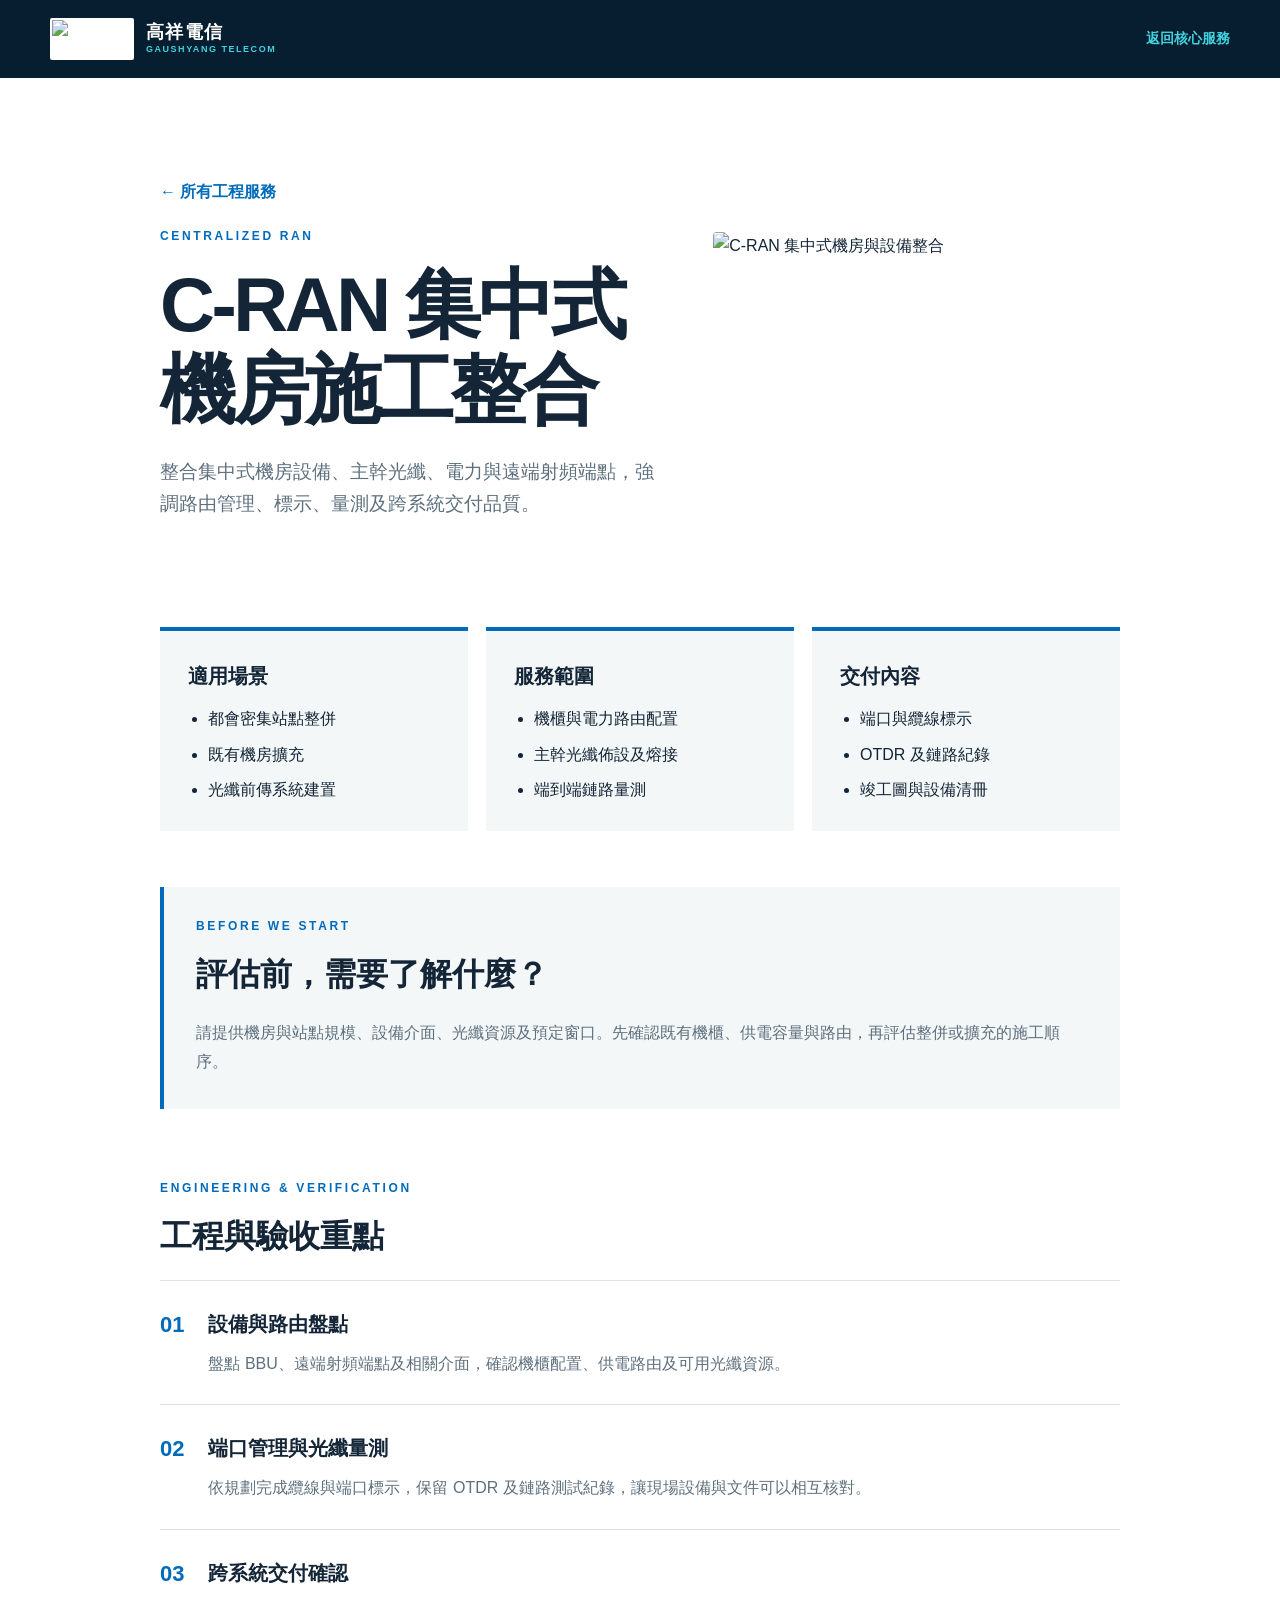
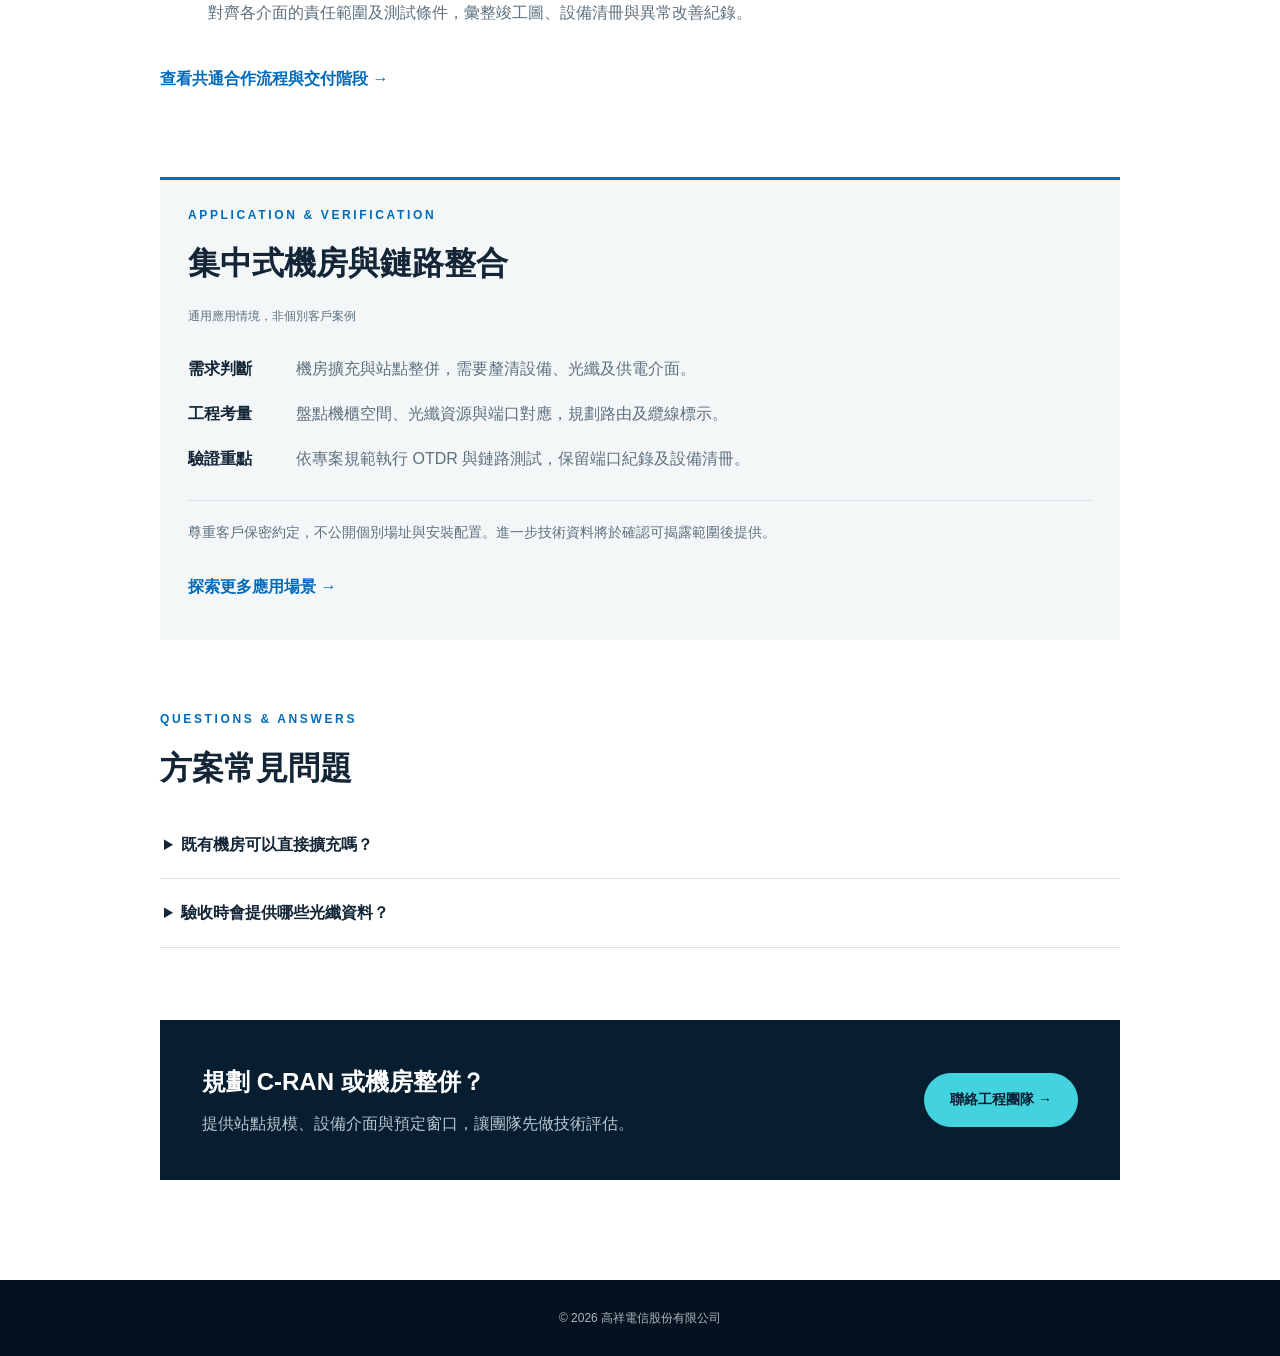
==== commit b09a4229: "refactor: present engineering expertise without client project disclosures" ====
--- a/services/c-ran-integration.html
+++ b/services/c-ran-integration.html
@@ -1,10 +1,15 @@
-<!doctype html><html lang="zh-Hant"><head><meta charset="utf-8"><meta name="viewport" content="width=device-width,initial-scale=1"><title>C-RAN 集中式機房施工整合｜高祥電信</title><meta name="description" content="C-RAN 集中式機房、BBU、光纖、電力路由與遠端射頻單元施工整合。"><link rel="canonical" href="https://website-gaushyang.pages.dev/services/c-ran-integration.html"><link rel="stylesheet" href="../enterprise.css?v=20260922-content-refresh"></head>
+<!doctype html><html lang="zh-Hant"><head><meta charset="utf-8"><meta name="viewport" content="width=device-width,initial-scale=1"><title>C-RAN 集中式機房施工整合｜高祥電信</title><meta name="description" content="C-RAN 集中式機房、BBU、光纖、電力路由與遠端射頻單元施工整合。"><link rel="canonical" href="https://website-gaushyang.pages.dev/services/c-ran-integration.html"><link rel="stylesheet" href="../enterprise.css?v=20260922-confidentiality"></head>
 <body class="service-detail-page"><a class="skip-link" href="#main">跳至主要內容</a><header class="detail-header"><a class="brand" href="../index.html"><img src="../images/gaushyang-logo.jpg" alt="高祥電信"><span><b>高祥電信</b><small>GAUSHYANG TELECOM</small></span></a><a href="../index.html#solutions">返回核心服務</a></header>
 <main id="main" class="detail-main"><a class="service-back" href="../index.html#solutions">← 所有工程服務</a><section class="detail-hero"><div><p class="eyebrow">CENTRALIZED RAN</p><h1>C-RAN 集中式<br>機房施工整合</h1><p class="detail-lead">整合集中式機房設備、主幹光纖、電力與遠端射頻端點，強調路由管理、標示、量測及跨系統交付品質。</p></div><img src="../background-image_2/c-ran-construction.jpg" alt="C-RAN 集中式機房與設備整合"></section>
 <section class="detail-grid"><div class="detail-panel"><h2>適用場景</h2><ul><li>都會密集站點整併</li><li>既有機房擴充</li><li>光纖前傳系統建置</li></ul></div><div class="detail-panel"><h2>服務範圍</h2><ul><li>機櫃與電力路由配置</li><li>主幹光纖佈設及熔接</li><li>端到端鏈路量測</li></ul></div><div class="detail-panel"><h2>交付內容</h2><ul><li>端口與纜線標示</li><li>OTDR 及鏈路紀錄</li><li>竣工圖與設備清冊</li></ul></div></section>
 <section class="service-preparation" aria-labelledby="prepare-title"><p class="eyebrow">BEFORE WE START</p><h2 id="prepare-title">評估前，需要了解什麼？</h2><p>請提供機房與站點規模、設備介面、光纖資源及預定窗口。先確認既有機櫃、供電容量與路由，再評估整併或擴充的施工順序。</p></section>
 <section class="service-technical" aria-labelledby="technical-title"><p class="eyebrow">ENGINEERING &amp; VERIFICATION</p><h2 id="technical-title">工程與驗收重點</h2><article class="service-check"><span aria-hidden="true">01</span><div><h3>設備與路由盤點</h3><p>盤點 BBU、遠端射頻端點及相關介面，確認機櫃配置、供電路由及可用光纖資源。</p></div></article><article class="service-check"><span aria-hidden="true">02</span><div><h3>端口管理與光纖量測</h3><p>依規劃完成纜線與端口標示，保留 OTDR 及鏈路測試紀錄，讓現場設備與文件可以相互核對。</p></div></article><article class="service-check"><span aria-hidden="true">03</span><div><h3>跨系統交付確認</h3><p>對齊各介面的責任範圍及測試條件，彙整竣工圖、設備清冊與異常改善紀錄。</p></div></article><a class="service-inline-link" href="../index.html#process">查看共通合作流程與交付階段 →</a></section>
-<section class="service-related" aria-labelledby="related-title"><img src="../demo/combiner.png" alt="都會核心區 C-RAN 機房整合現場紀錄" loading="lazy" decoding="async"><div><p class="eyebrow">RELATED PROJECT</p><h2 id="related-title">都會核心區 C-RAN 機房整合</h2><p>因應管道空間與多營運商共構限制，完成光纖、射頻鏈路量測及端口紀錄。</p><a class="service-inline-link" href="../index.html#project-cran">查看案例與現場紀錄 →</a></div></section>
+<section class="service-related service-scenario" aria-labelledby="related-title">
+  <div><p class="eyebrow">APPLICATION &amp; VERIFICATION</p><h2 id="related-title">集中式機房與鏈路整合</h2><p class="scenario-label">通用應用情境，非個別客戶案例</p></div>
+  <dl><dt>需求判斷</dt><dd>機房擴充與站點整併，需要釐清設備、光纖及供電介面。</dd><dt>工程考量</dt><dd>盤點機櫃空間、光纖資源與端口對應，規劃路由及纜線標示。</dd><dt>驗證重點</dt><dd>依專案規範執行 OTDR 與鏈路測試，保留端口紀錄及設備清冊。</dd></dl>
+  <p class="service-confidentiality">尊重客戶保密約定，不公開個別場址與安裝配置。進一步技術資料將於確認可揭露範圍後提供。</p>
+  <a class="service-inline-link" href="../index.html#project-cran">探索更多應用場景 →</a>
+</section>
 <section class="service-questions" aria-labelledby="faq-title"><p class="eyebrow">QUESTIONS &amp; ANSWERS</p><h2 id="faq-title">方案常見問題</h2><details><summary>既有機房可以直接擴充嗎？</summary><p>需先確認機櫃空間、供電容量、光纖資源及設備介面，並釐清原有系統的營運限制後才能規劃。</p></details><details><summary>驗收時會提供哪些光纖資料？</summary><p>依專案規範提交 OTDR、鏈路測試與端口標示等紀錄；測試範圍、格式及合格條件於施工前確認。</p></details></section>
 <section class="detail-cta"><div><h2>規劃 C-RAN 或機房整併？</h2><p>提供站點規模、設備介面與預定窗口，讓團隊先做技術評估。</p></div><a class="button button-primary" href="../index.html#contact">聯絡工程團隊 →</a></section></main>
 <footer class="detail-footer">© 2026 高祥電信股份有限公司</footer></body></html>
--- a/enterprise.css
+++ b/enterprise.css
@@ -2868,3 +2868,29 @@
   .service-check { gap: 16px; }
   .service-technical, .service-related, .service-questions { margin: 52px 0; }
 }
+
+
+/* Confidentiality-conscious engineering scenarios: original vector illustrations. */
+#projects .scenario-visual { display: flex; align-items: center; justify-content: space-between; gap: 20px; padding: 24px 30px; min-height: 180px; background: linear-gradient(125deg, #071d30, #103a53); color: #73dce5; }
+#projects .scenario-visual svg { width: 150px; height: 140px; flex: 0 0 auto; }
+#projects .scenario-visual > span:first-child { align-self: flex-start; font: 700 15px/1.5 sans-serif; }
+#projects .scenario-visual > span:last-child { max-width: 100px; font: 700 10px/1.8 sans-serif; letter-spacing: .12em; }
+.scenario-label { color: var(--muted); font-size: 12px; }
+.confidentiality-note { margin-top: 40px; padding: 32px 36px; background: #fff; border-left: 3px solid var(--blue); border-radius: 0 12px 12px 0; }
+.confidentiality-note h3 { margin: 0 0 14px; font-size: 24px; }
+.confidentiality-note > p:last-child { margin: 0; color: var(--muted); max-width: 960px; line-height: 1.9; }
+.service-related.service-scenario { grid-template-columns: 1fr; gap: 16px; border-top: 3px solid var(--blue); }
+.service-scenario dl { display: grid; grid-template-columns: 90px minmax(0, 1fr); gap: 18px; margin: 0; }
+.service-scenario dt { font-weight: 700; }
+.service-scenario dd { margin: 0; color: var(--muted); }
+.service-scenario .service-confidentiality { margin: 12px 0 0; padding-top: 20px; border-top: 1px solid var(--line); font-size: 14px; }
+@media (max-width: 760px) {
+  #projects .scenario-visual { padding: 22px; gap: 12px; }
+  #projects .scenario-visual svg { width: 116px; height: 116px; }
+  #projects .scenario-visual > span:last-child { font-size: 9px; max-width: 82px; }
+  .confidentiality-note { padding: 26px; }
+  .confidentiality-note h3 { font-size: 22px; }
+  .service-scenario dl { grid-template-columns: 1fr; gap: 8px; }
+  .service-scenario dd + dt { margin-top: 12px; }
+}
+#projects .confidentiality-note { margin-bottom: 32px; }
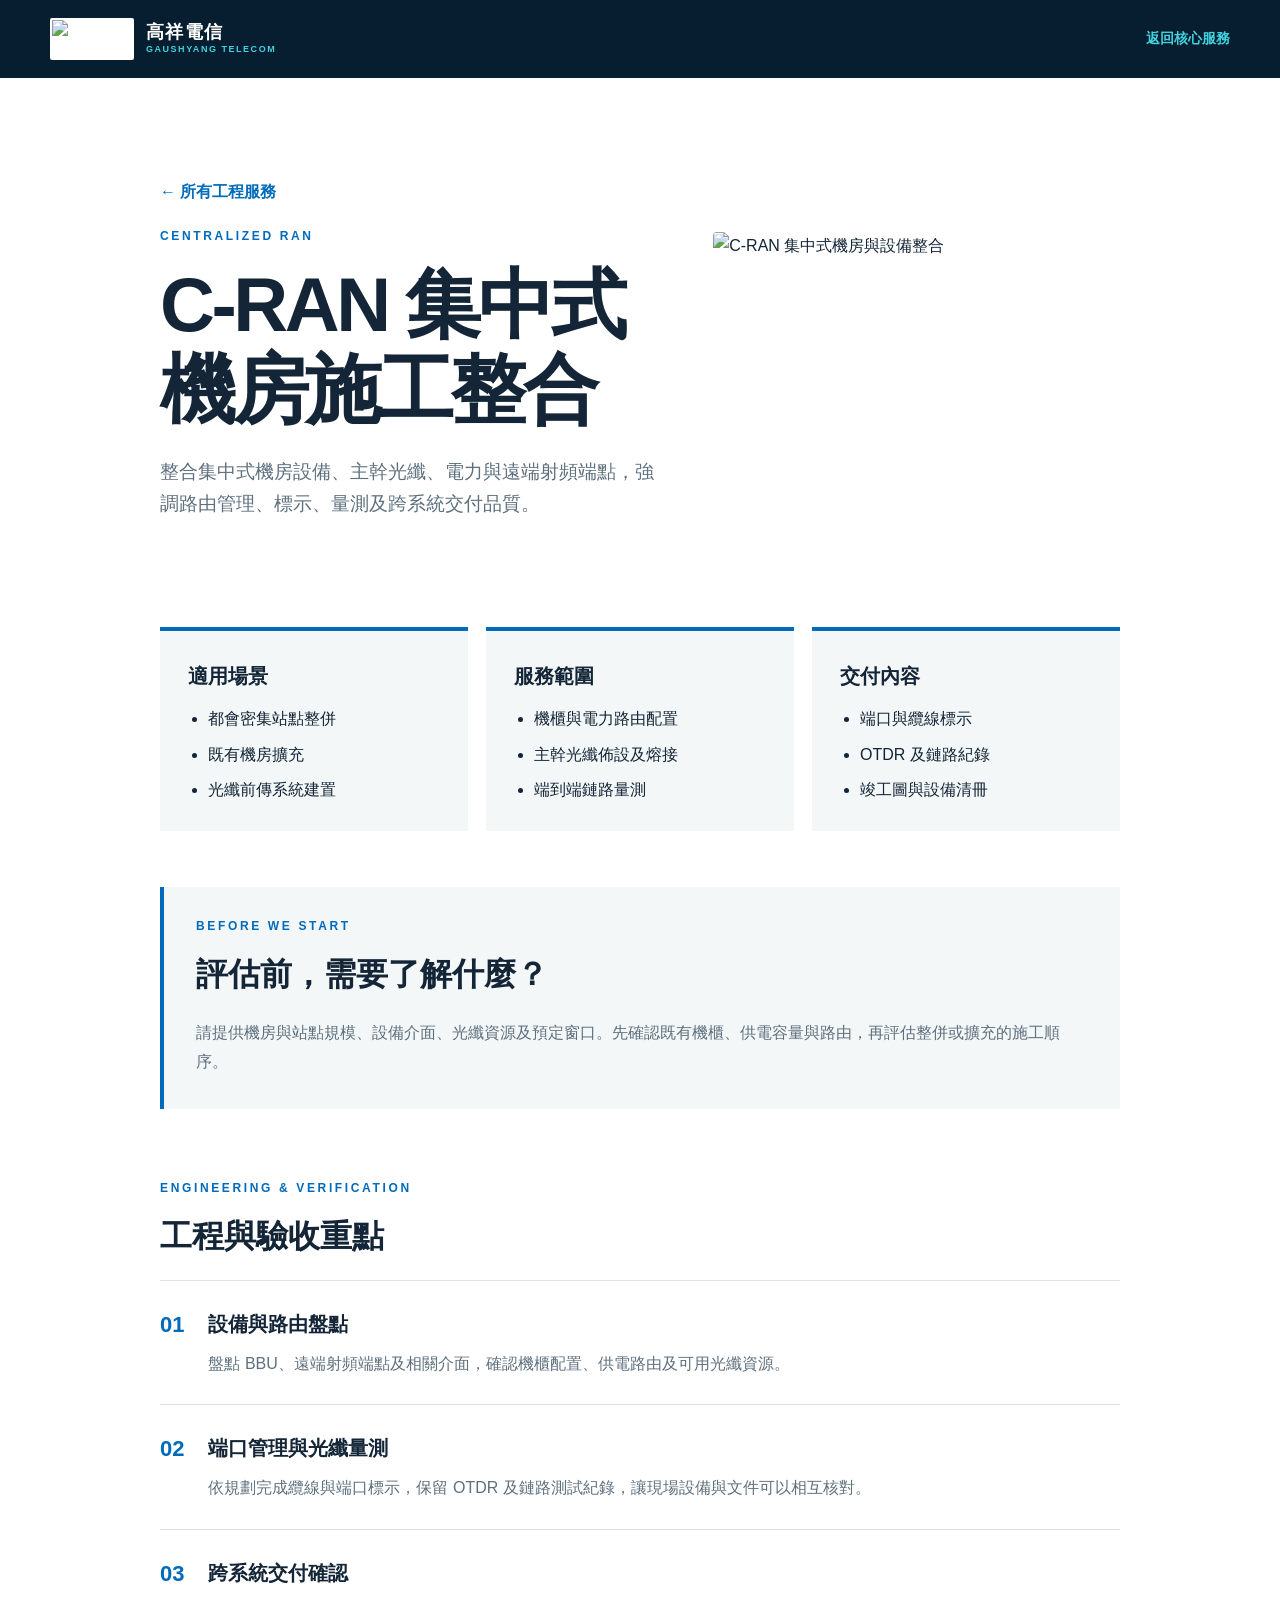
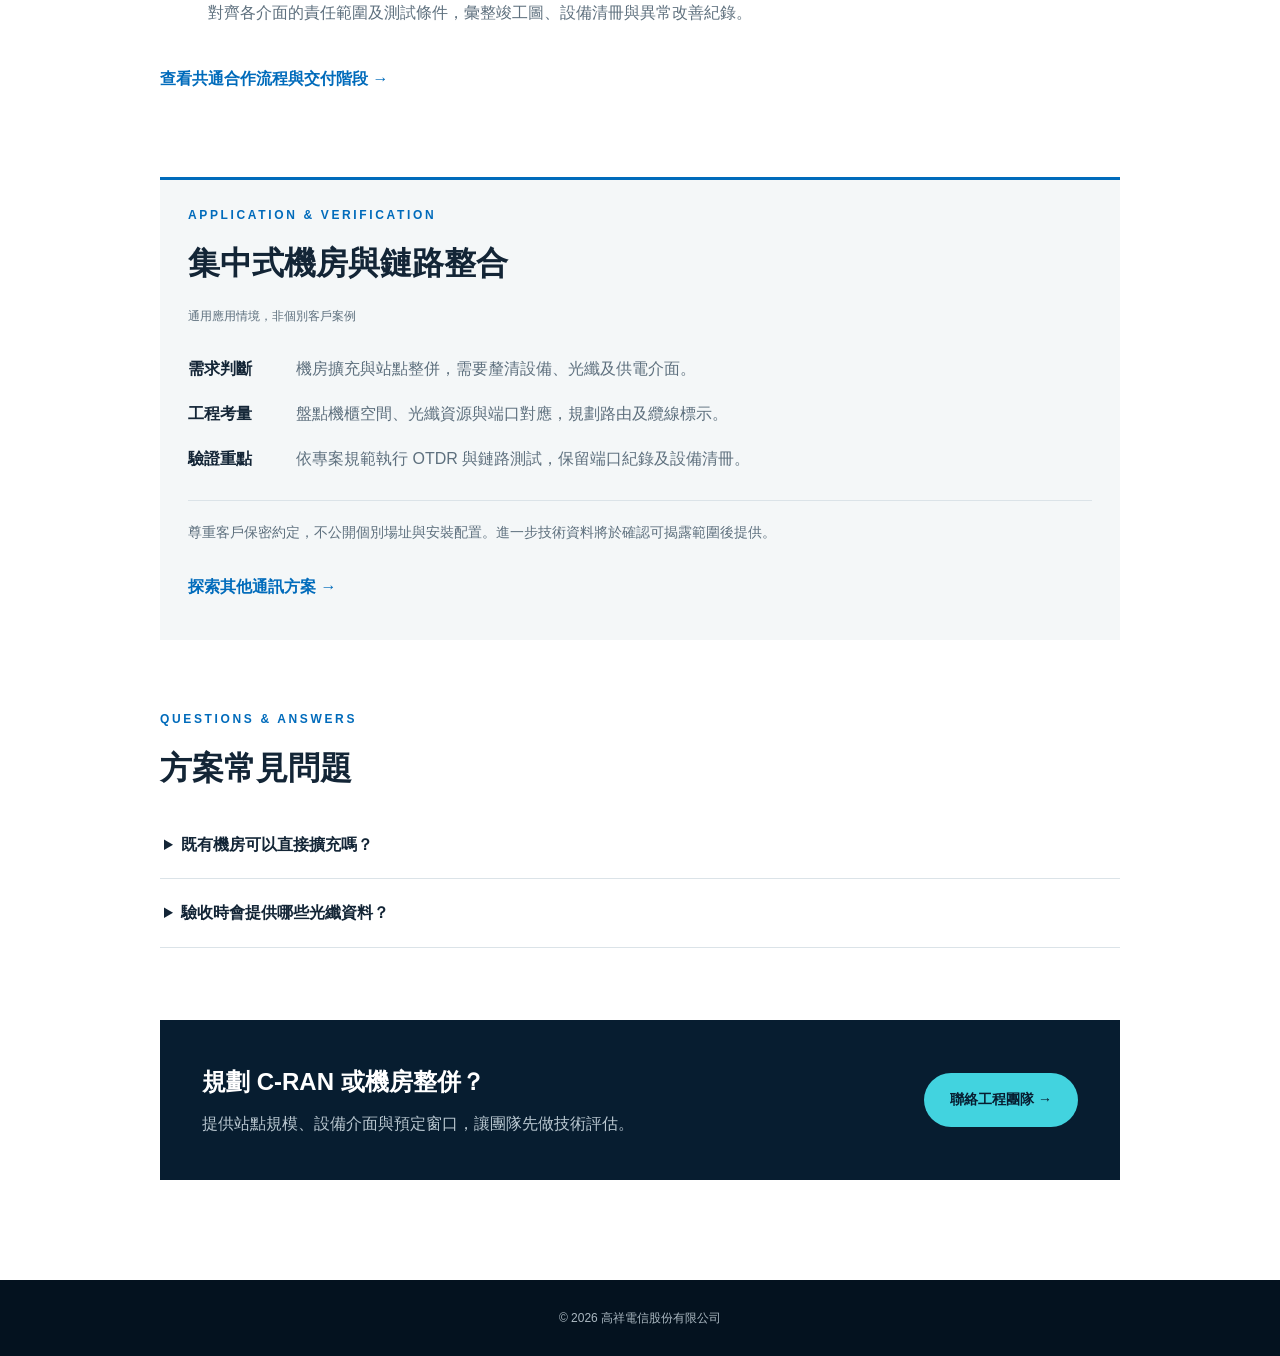
==== commit 6a3744d2: "refactor: unify engineering scenarios under solutions cards" ====
--- a/services/c-ran-integration.html
+++ b/services/c-ran-integration.html
@@ -1,4 +1,4 @@
-<!doctype html><html lang="zh-Hant"><head><meta charset="utf-8"><meta name="viewport" content="width=device-width,initial-scale=1"><title>C-RAN 集中式機房施工整合｜高祥電信</title><meta name="description" content="C-RAN 集中式機房、BBU、光纖、電力路由與遠端射頻單元施工整合。"><link rel="canonical" href="https://website-gaushyang.pages.dev/services/c-ran-integration.html"><link rel="stylesheet" href="../enterprise.css?v=20260922-confidentiality"></head>
+<!doctype html><html lang="zh-Hant"><head><meta charset="utf-8"><meta name="viewport" content="width=device-width,initial-scale=1"><title>C-RAN 集中式機房施工整合｜高祥電信</title><meta name="description" content="C-RAN 集中式機房、BBU、光纖、電力路由與遠端射頻單元施工整合。"><link rel="canonical" href="https://website-gaushyang.pages.dev/services/c-ran-integration.html"><link rel="stylesheet" href="../enterprise.css?v=20260922-solutions-merged"></head>
 <body class="service-detail-page"><a class="skip-link" href="#main">跳至主要內容</a><header class="detail-header"><a class="brand" href="../index.html"><img src="../images/gaushyang-logo.jpg" alt="高祥電信"><span><b>高祥電信</b><small>GAUSHYANG TELECOM</small></span></a><a href="../index.html#solutions">返回核心服務</a></header>
 <main id="main" class="detail-main"><a class="service-back" href="../index.html#solutions">← 所有工程服務</a><section class="detail-hero"><div><p class="eyebrow">CENTRALIZED RAN</p><h1>C-RAN 集中式<br>機房施工整合</h1><p class="detail-lead">整合集中式機房設備、主幹光纖、電力與遠端射頻端點，強調路由管理、標示、量測及跨系統交付品質。</p></div><img src="../background-image_2/c-ran-construction.jpg" alt="C-RAN 集中式機房與設備整合"></section>
 <section class="detail-grid"><div class="detail-panel"><h2>適用場景</h2><ul><li>都會密集站點整併</li><li>既有機房擴充</li><li>光纖前傳系統建置</li></ul></div><div class="detail-panel"><h2>服務範圍</h2><ul><li>機櫃與電力路由配置</li><li>主幹光纖佈設及熔接</li><li>端到端鏈路量測</li></ul></div><div class="detail-panel"><h2>交付內容</h2><ul><li>端口與纜線標示</li><li>OTDR 及鏈路紀錄</li><li>竣工圖與設備清冊</li></ul></div></section>
@@ -8,7 +8,7 @@
   <div><p class="eyebrow">APPLICATION &amp; VERIFICATION</p><h2 id="related-title">集中式機房與鏈路整合</h2><p class="scenario-label">通用應用情境，非個別客戶案例</p></div>
   <dl><dt>需求判斷</dt><dd>機房擴充與站點整併，需要釐清設備、光纖及供電介面。</dd><dt>工程考量</dt><dd>盤點機櫃空間、光纖資源與端口對應，規劃路由及纜線標示。</dd><dt>驗證重點</dt><dd>依專案規範執行 OTDR 與鏈路測試，保留端口紀錄及設備清冊。</dd></dl>
   <p class="service-confidentiality">尊重客戶保密約定，不公開個別場址與安裝配置。進一步技術資料將於確認可揭露範圍後提供。</p>
-  <a class="service-inline-link" href="../index.html#project-cran">探索更多應用場景 →</a>
+  <a class="service-inline-link" href="../index.html#solutions">探索其他通訊方案 →</a>
 </section>
 <section class="service-questions" aria-labelledby="faq-title"><p class="eyebrow">QUESTIONS &amp; ANSWERS</p><h2 id="faq-title">方案常見問題</h2><details><summary>既有機房可以直接擴充嗎？</summary><p>需先確認機櫃空間、供電容量、光纖資源及設備介面，並釐清原有系統的營運限制後才能規劃。</p></details><details><summary>驗收時會提供哪些光纖資料？</summary><p>依專案規範提交 OTDR、鏈路測試與端口標示等紀錄；測試範圍、格式及合格條件於施工前確認。</p></details></section>
 <section class="detail-cta"><div><h2>規劃 C-RAN 或機房整併？</h2><p>提供站點規模、設備介面與預定窗口，讓團隊先做技術評估。</p></div><a class="button button-primary" href="../index.html#contact">聯絡工程團隊 →</a></section></main>
--- a/enterprise.css
+++ b/enterprise.css
@@ -2839,7 +2839,6 @@
 #solutions .solution-card:focus-visible::after { opacity: 1; }
 .case-service-link { display: block; width: fit-content; margin-top: 22px; color: var(--blue); font-weight: 700; font-size: 14px; }
 .case-service-link:hover, .service-inline-link:hover { text-decoration: underline; text-underline-offset: 5px; }
-#projects .case-card { scroll-margin-top: 110px; }
 #process .process-step { min-height: 240px; }
 .process-questions { max-width: 860px; margin: 48px auto 0; }
 .process-questions h3 { font-size: 22px; }
@@ -2870,11 +2869,7 @@
 }
 
 
-/* Confidentiality-conscious engineering scenarios: original vector illustrations. */
-#projects .scenario-visual { display: flex; align-items: center; justify-content: space-between; gap: 20px; padding: 24px 30px; min-height: 180px; background: linear-gradient(125deg, #071d30, #103a53); color: #73dce5; }
-#projects .scenario-visual svg { width: 150px; height: 140px; flex: 0 0 auto; }
-#projects .scenario-visual > span:first-child { align-self: flex-start; font: 700 15px/1.5 sans-serif; }
-#projects .scenario-visual > span:last-child { max-width: 100px; font: 700 10px/1.8 sans-serif; letter-spacing: .12em; }
+/* Service scenario content and confidentiality note. */
 .scenario-label { color: var(--muted); font-size: 12px; }
 .confidentiality-note { margin-top: 40px; padding: 32px 36px; background: #fff; border-left: 3px solid var(--blue); border-radius: 0 12px 12px 0; }
 .confidentiality-note h3 { margin: 0 0 14px; font-size: 24px; }
@@ -2885,12 +2880,24 @@
 .service-scenario dd { margin: 0; color: var(--muted); }
 .service-scenario .service-confidentiality { margin: 12px 0 0; padding-top: 20px; border-top: 1px solid var(--line); font-size: 14px; }
 @media (max-width: 760px) {
-  #projects .scenario-visual { padding: 22px; gap: 12px; }
-  #projects .scenario-visual svg { width: 116px; height: 116px; }
-  #projects .scenario-visual > span:last-child { font-size: 9px; max-width: 82px; }
   .confidentiality-note { padding: 26px; }
   .confidentiality-note h3 { font-size: 22px; }
   .service-scenario dl { grid-template-columns: 1fr; gap: 8px; }
   .service-scenario dd + dt { margin-top: 12px; }
 }
-#projects .confidentiality-note { margin-bottom: 32px; }
+
+/* Unified solutions entry: needs on the homepage, engineering detail inside. */
+#solutions { position: relative; }
+#solutions .legacy-section-anchor { position: absolute; top: 0; left: 0; scroll-margin-top: 86px; }
+#solutions .solution-card { min-height: 400px; gap: 40px; scroll-margin-top: 110px; }
+#solutions .card-copy .solution-proof { margin-top: 16px; padding-top: 14px; border-top: 1px solid rgba(255,255,255,.25); color: #d5eaf0; font-size: 13px; }
+#solutions .solutions-context-note { margin: 24px 0 0; color: #b8cbd7; font-size: 13px; }
+#solutions .confidentiality-note { margin-top: 36px; background: rgba(255,255,255,.05); border-left-color: var(--cyan); }
+#solutions .confidentiality-note .eyebrow { color: var(--cyan); }
+#solutions .confidentiality-note h3 { color: #fff; }
+#solutions .confidentiality-note > p:not(.eyebrow) { color: #b8cbd7; margin: 0; line-height: 1.85; }
+#solutions .solutions-contact-actions { display: flex; flex-wrap: wrap; align-items: center; gap: 24px; margin-top: 24px; }
+@media(max-width:760px) {
+  #solutions .solution-card { min-height: 380px; }
+  #solutions .solutions-contact-actions { align-items: flex-start; flex-direction: column; gap: 18px; }
+}
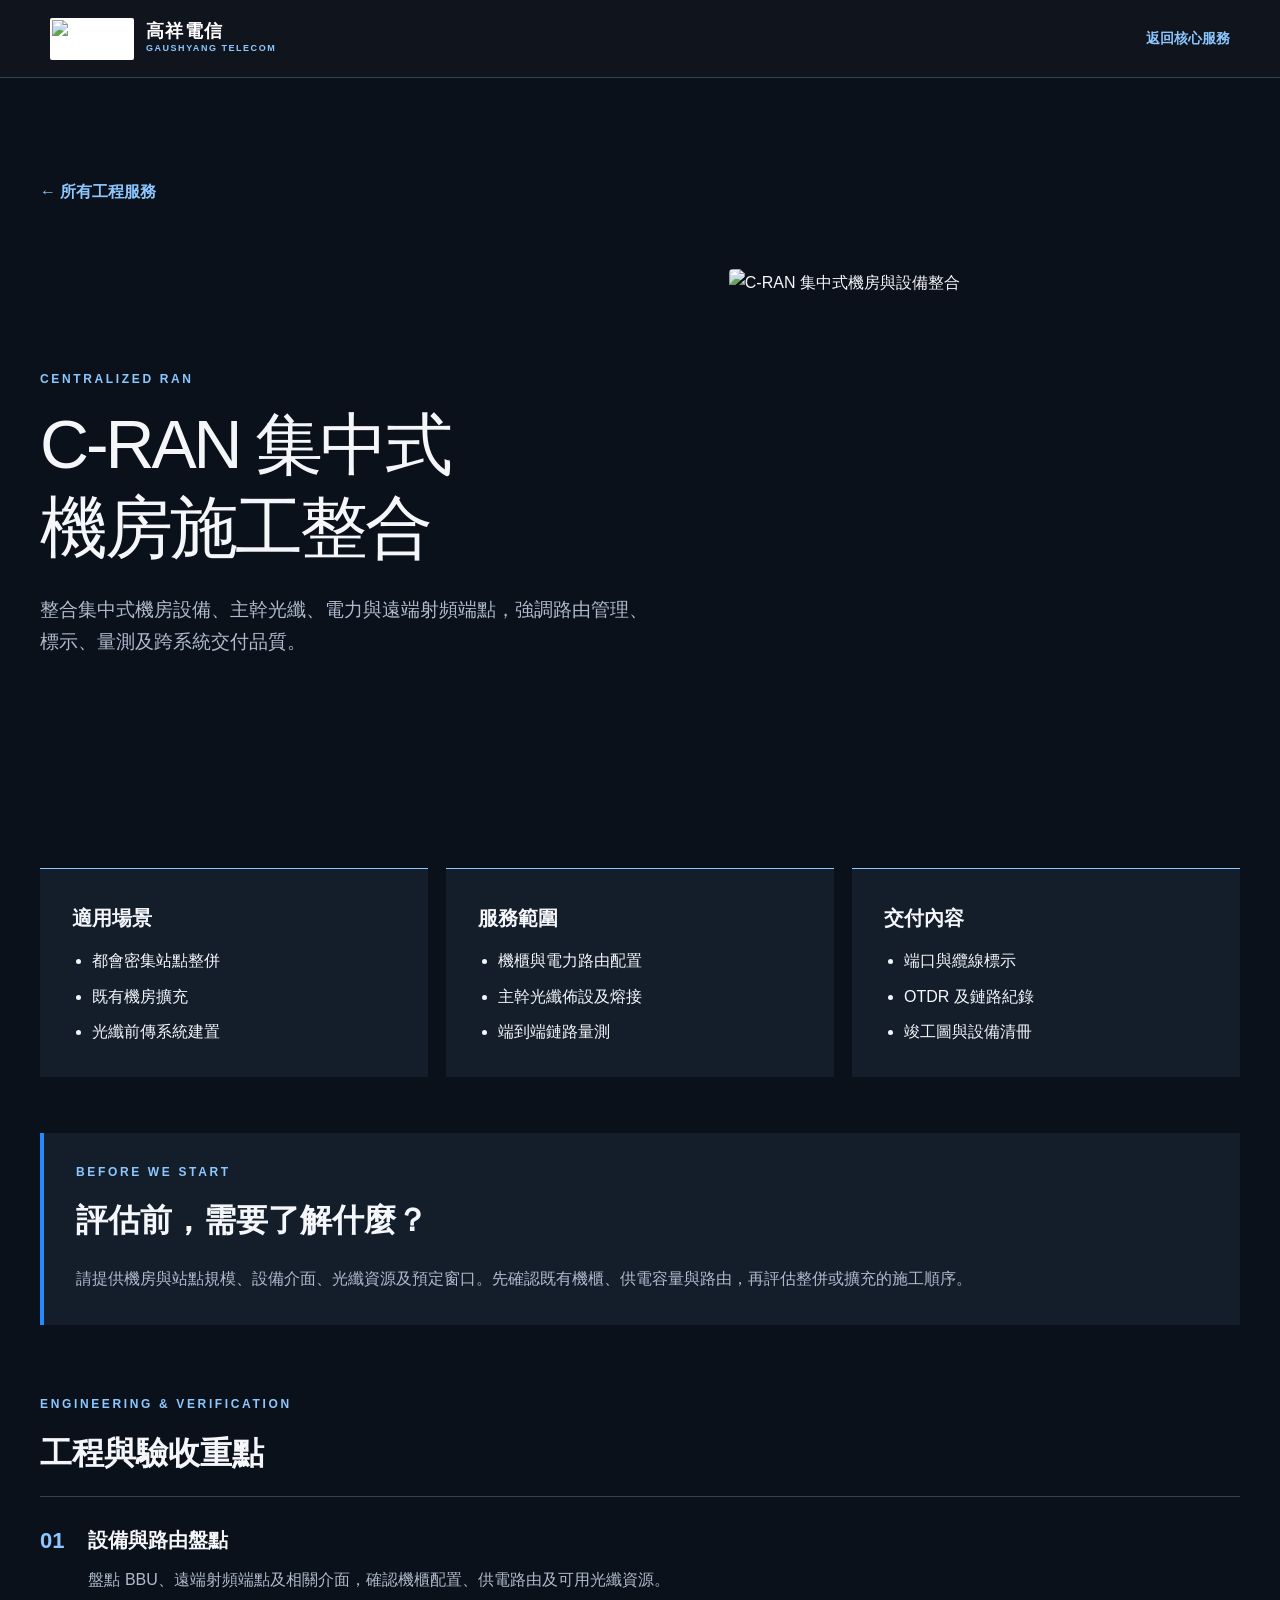
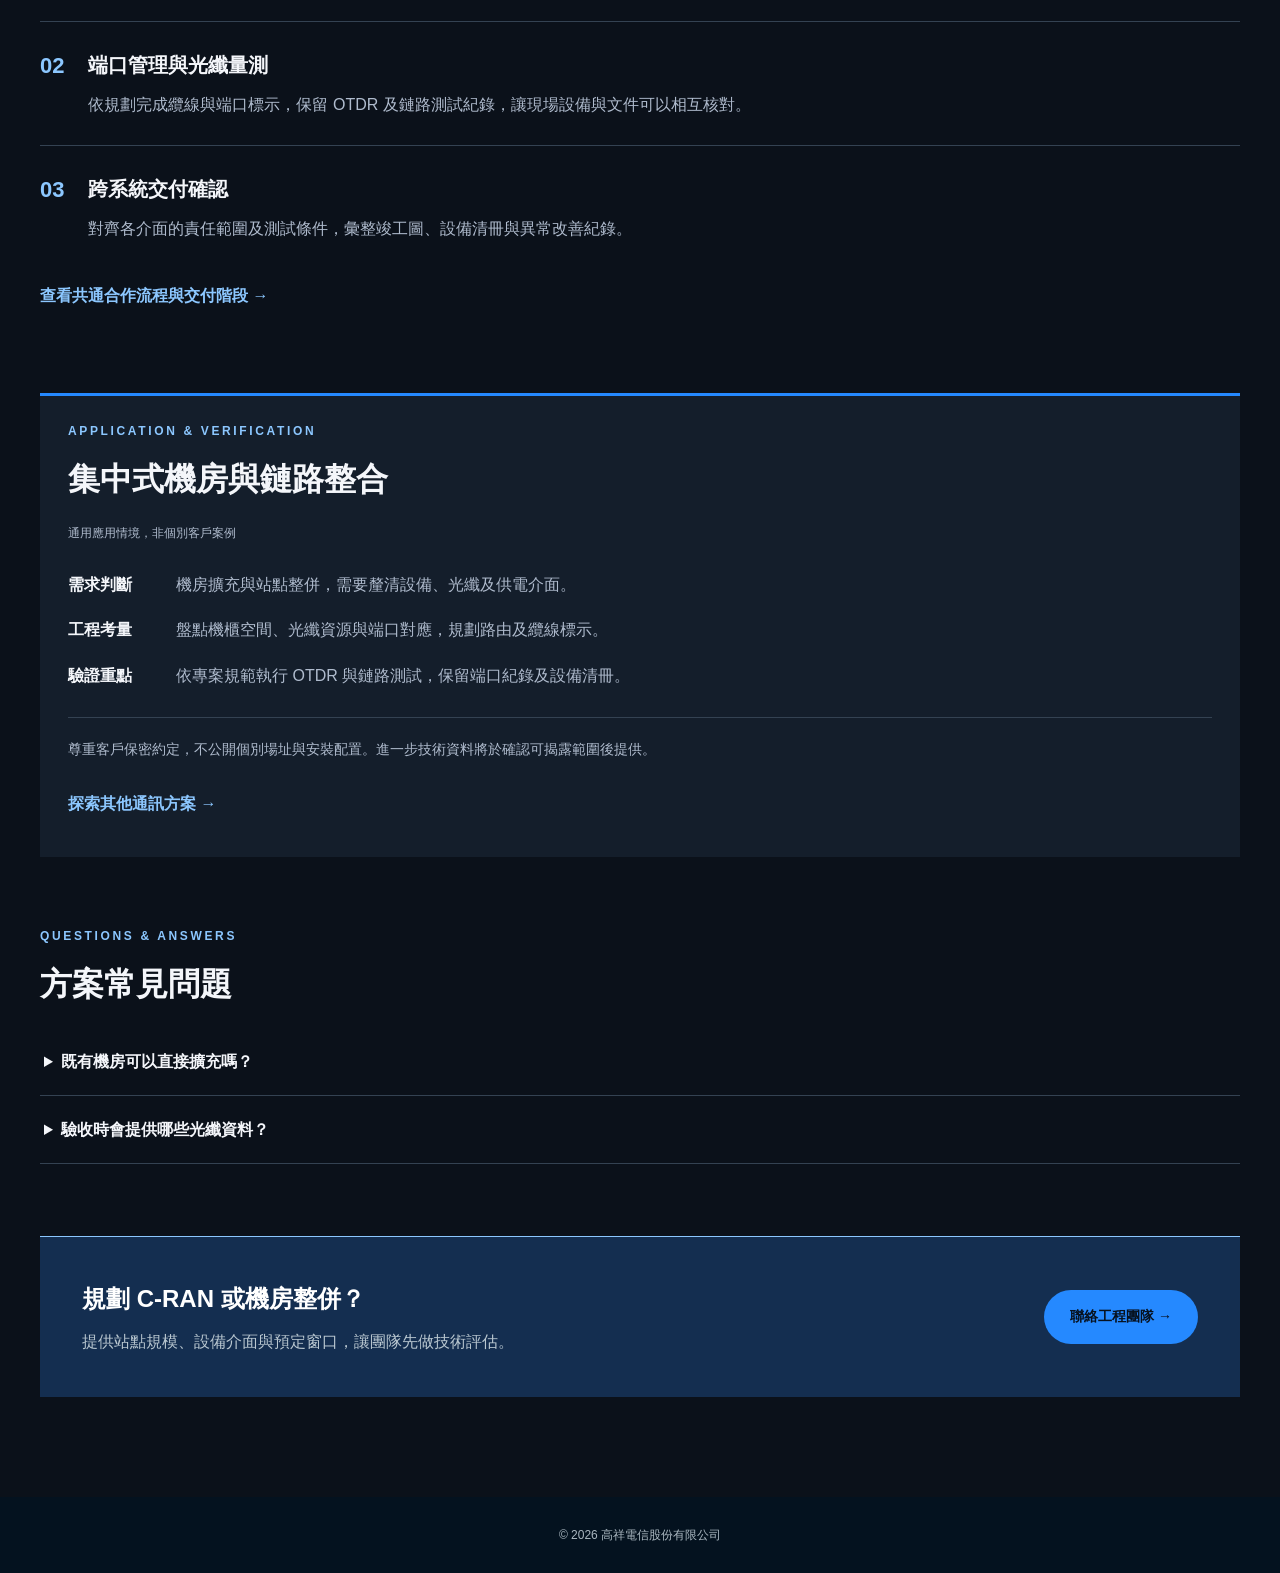
==== commit c9c9a620: "feat: introduce Signal design style and Sui-inspired disclosure navigation" ====
--- a/services/c-ran-integration.html
+++ b/services/c-ran-integration.html
@@ -1,15 +1,15 @@
-<!doctype html><html lang="zh-Hant"><head><meta charset="utf-8"><meta name="viewport" content="width=device-width,initial-scale=1"><title>C-RAN 集中式機房施工整合｜高祥電信</title><meta name="description" content="C-RAN 集中式機房、BBU、光纖、電力路由與遠端射頻單元施工整合。"><link rel="canonical" href="https://website-gaushyang.pages.dev/services/c-ran-integration.html"><link rel="stylesheet" href="../enterprise.css?v=20260922-solutions-merged"></head>
-<body class="service-detail-page"><a class="skip-link" href="#main">跳至主要內容</a><header class="detail-header"><a class="brand" href="../index.html"><img src="../images/gaushyang-logo.jpg" alt="高祥電信"><span><b>高祥電信</b><small>GAUSHYANG TELECOM</small></span></a><a href="../index.html#solutions">返回核心服務</a></header>
-<main id="main" class="detail-main"><a class="service-back" href="../index.html#solutions">← 所有工程服務</a><section class="detail-hero"><div><p class="eyebrow">CENTRALIZED RAN</p><h1>C-RAN 集中式<br>機房施工整合</h1><p class="detail-lead">整合集中式機房設備、主幹光纖、電力與遠端射頻端點，強調路由管理、標示、量測及跨系統交付品質。</p></div><img src="../background-image_2/c-ran-construction.jpg" alt="C-RAN 集中式機房與設備整合"></section>
-<section class="detail-grid"><div class="detail-panel"><h2>適用場景</h2><ul><li>都會密集站點整併</li><li>既有機房擴充</li><li>光纖前傳系統建置</li></ul></div><div class="detail-panel"><h2>服務範圍</h2><ul><li>機櫃與電力路由配置</li><li>主幹光纖佈設及熔接</li><li>端到端鏈路量測</li></ul></div><div class="detail-panel"><h2>交付內容</h2><ul><li>端口與纜線標示</li><li>OTDR 及鏈路紀錄</li><li>竣工圖與設備清冊</li></ul></div></section>
-<section class="service-preparation" aria-labelledby="prepare-title"><p class="eyebrow">BEFORE WE START</p><h2 id="prepare-title">評估前，需要了解什麼？</h2><p>請提供機房與站點規模、設備介面、光纖資源及預定窗口。先確認既有機櫃、供電容量與路由，再評估整併或擴充的施工順序。</p></section>
-<section class="service-technical" aria-labelledby="technical-title"><p class="eyebrow">ENGINEERING &amp; VERIFICATION</p><h2 id="technical-title">工程與驗收重點</h2><article class="service-check"><span aria-hidden="true">01</span><div><h3>設備與路由盤點</h3><p>盤點 BBU、遠端射頻端點及相關介面，確認機櫃配置、供電路由及可用光纖資源。</p></div></article><article class="service-check"><span aria-hidden="true">02</span><div><h3>端口管理與光纖量測</h3><p>依規劃完成纜線與端口標示，保留 OTDR 及鏈路測試紀錄，讓現場設備與文件可以相互核對。</p></div></article><article class="service-check"><span aria-hidden="true">03</span><div><h3>跨系統交付確認</h3><p>對齊各介面的責任範圍及測試條件，彙整竣工圖、設備清冊與異常改善紀錄。</p></div></article><a class="service-inline-link" href="../index.html#process">查看共通合作流程與交付階段 →</a></section>
-<section class="service-related service-scenario" aria-labelledby="related-title">
-  <div><p class="eyebrow">APPLICATION &amp; VERIFICATION</p><h2 id="related-title">集中式機房與鏈路整合</h2><p class="scenario-label">通用應用情境，非個別客戶案例</p></div>
-  <dl><dt>需求判斷</dt><dd>機房擴充與站點整併，需要釐清設備、光纖及供電介面。</dd><dt>工程考量</dt><dd>盤點機櫃空間、光纖資源與端口對應，規劃路由及纜線標示。</dd><dt>驗證重點</dt><dd>依專案規範執行 OTDR 與鏈路測試，保留端口紀錄及設備清冊。</dd></dl>
-  <p class="service-confidentiality">尊重客戶保密約定，不公開個別場址與安裝配置。進一步技術資料將於確認可揭露範圍後提供。</p>
-  <a class="service-inline-link" href="../index.html#solutions">探索其他通訊方案 →</a>
-</section>
-<section class="service-questions" aria-labelledby="faq-title"><p class="eyebrow">QUESTIONS &amp; ANSWERS</p><h2 id="faq-title">方案常見問題</h2><details><summary>既有機房可以直接擴充嗎？</summary><p>需先確認機櫃空間、供電容量、光纖資源及設備介面，並釐清原有系統的營運限制後才能規劃。</p></details><details><summary>驗收時會提供哪些光纖資料？</summary><p>依專案規範提交 OTDR、鏈路測試與端口標示等紀錄；測試範圍、格式及合格條件於施工前確認。</p></details></section>
-<section class="detail-cta"><div><h2>規劃 C-RAN 或機房整併？</h2><p>提供站點規模、設備介面與預定窗口，讓團隊先做技術評估。</p></div><a class="button button-primary" href="../index.html#contact">聯絡工程團隊 →</a></section></main>
-<footer class="detail-footer">© 2026 高祥電信股份有限公司</footer></body></html>
+<!doctype html><html lang="zh-Hant"><head><meta charset="utf-8"><meta name="viewport" content="width=device-width,initial-scale=1"><title>C-RAN 集中式機房施工整合｜高祥電信</title><meta name="description" content="C-RAN 集中式機房、BBU、光纖、電力路由與遠端射頻單元施工整合。"><link rel="canonical" href="https://website-gaushyang.pages.dev/services/c-ran-integration.html"><link rel="stylesheet" href="../enterprise.css?v=20260922-solutions-merged"><link rel="stylesheet" href="../signal.css?v=20260922"></head>
+<body class="service-detail-page"><a class="skip-link" href="#main">跳至主要內容</a><header class="detail-header"><a class="brand" href="../index.html"><img src="../images/gaushyang-logo.jpg" alt="高祥電信"><span><b>高祥電信</b><small>GAUSHYANG TELECOM</small></span></a><a href="../index.html#solutions">返回核心服務</a></header>
+<main id="main" class="detail-main"><a class="service-back" href="../index.html#solutions">← 所有工程服務</a><section class="detail-hero"><div><p class="eyebrow">CENTRALIZED RAN</p><h1>C-RAN 集中式<br>機房施工整合</h1><p class="detail-lead">整合集中式機房設備、主幹光纖、電力與遠端射頻端點，強調路由管理、標示、量測及跨系統交付品質。</p></div><img src="../background-image_2/c-ran-construction.jpg" alt="C-RAN 集中式機房與設備整合"></section>
+<section class="detail-grid"><div class="detail-panel"><h2>適用場景</h2><ul><li>都會密集站點整併</li><li>既有機房擴充</li><li>光纖前傳系統建置</li></ul></div><div class="detail-panel"><h2>服務範圍</h2><ul><li>機櫃與電力路由配置</li><li>主幹光纖佈設及熔接</li><li>端到端鏈路量測</li></ul></div><div class="detail-panel"><h2>交付內容</h2><ul><li>端口與纜線標示</li><li>OTDR 及鏈路紀錄</li><li>竣工圖與設備清冊</li></ul></div></section>
+<section class="service-preparation" aria-labelledby="prepare-title"><p class="eyebrow">BEFORE WE START</p><h2 id="prepare-title">評估前，需要了解什麼？</h2><p>請提供機房與站點規模、設備介面、光纖資源及預定窗口。先確認既有機櫃、供電容量與路由，再評估整併或擴充的施工順序。</p></section>
+<section class="service-technical" aria-labelledby="technical-title"><p class="eyebrow">ENGINEERING &amp; VERIFICATION</p><h2 id="technical-title">工程與驗收重點</h2><article class="service-check"><span aria-hidden="true">01</span><div><h3>設備與路由盤點</h3><p>盤點 BBU、遠端射頻端點及相關介面，確認機櫃配置、供電路由及可用光纖資源。</p></div></article><article class="service-check"><span aria-hidden="true">02</span><div><h3>端口管理與光纖量測</h3><p>依規劃完成纜線與端口標示，保留 OTDR 及鏈路測試紀錄，讓現場設備與文件可以相互核對。</p></div></article><article class="service-check"><span aria-hidden="true">03</span><div><h3>跨系統交付確認</h3><p>對齊各介面的責任範圍及測試條件，彙整竣工圖、設備清冊與異常改善紀錄。</p></div></article><a class="service-inline-link" href="../index.html#process">查看共通合作流程與交付階段 →</a></section>
+<section class="service-related service-scenario" aria-labelledby="related-title">
+  <div><p class="eyebrow">APPLICATION &amp; VERIFICATION</p><h2 id="related-title">集中式機房與鏈路整合</h2><p class="scenario-label">通用應用情境，非個別客戶案例</p></div>
+  <dl><dt>需求判斷</dt><dd>機房擴充與站點整併，需要釐清設備、光纖及供電介面。</dd><dt>工程考量</dt><dd>盤點機櫃空間、光纖資源與端口對應，規劃路由及纜線標示。</dd><dt>驗證重點</dt><dd>依專案規範執行 OTDR 與鏈路測試，保留端口紀錄及設備清冊。</dd></dl>
+  <p class="service-confidentiality">尊重客戶保密約定，不公開個別場址與安裝配置。進一步技術資料將於確認可揭露範圍後提供。</p>
+  <a class="service-inline-link" href="../index.html#solutions">探索其他通訊方案 →</a>
+</section>
+<section class="service-questions" aria-labelledby="faq-title"><p class="eyebrow">QUESTIONS &amp; ANSWERS</p><h2 id="faq-title">方案常見問題</h2><details><summary>既有機房可以直接擴充嗎？</summary><p>需先確認機櫃空間、供電容量、光纖資源及設備介面，並釐清原有系統的營運限制後才能規劃。</p></details><details><summary>驗收時會提供哪些光纖資料？</summary><p>依專案規範提交 OTDR、鏈路測試與端口標示等紀錄；測試範圍、格式及合格條件於施工前確認。</p></details></section>
+<section class="detail-cta"><div><h2>規劃 C-RAN 或機房整併？</h2><p>提供站點規模、設備介面與預定窗口，讓團隊先做技術評估。</p></div><a class="button button-primary" href="../index.html#contact">聯絡工程團隊 →</a></section></main>
+<footer class="detail-footer">© 2026 高祥電信股份有限公司</footer></body></html>
--- a/signal.css
+++ b/signal.css
@@ -0,0 +1,240 @@
+/* Signal design: native CSS, inspired by the visible Sui hero and mega navigation.
+   Radius: 0 controls, 4px imagery. Layers: atmosphere 0, content 1, header 50.
+   DESIGN_VARIANCE 8 / MOTION_INTENSITY 4 / VISUAL_DENSITY 4. */
+:root { --blue:#2589ff; --blue-hover:#096add; --cyan:#8cc7ff; --cyan-glow:#8cc7ff; --radius-sm:4px; --radius-md:4px; --radius-lg:4px; }
+.signal-home { --ink:#f4f6fa; --muted:#a9b5c6; --line:#2b3544; --paper:#131a24; --navy:#0b111a; --navy-dark:#070b12; --max:1400px; background:#0b111a; color:var(--ink); }
+.signal-home .container { width:min(var(--max),calc(100% - 96px)); }
+.signal-home .section { padding:120px 0; background:#0b111a; border-top:1px solid var(--line); }
+.signal-home .site-header,.signal-home .site-header.scrolled { inset:16px 20px auto; background:#10151d; color:#f4f6fa; border:1px solid #303640; box-shadow:none; backdrop-filter:none; }
+.signal-home .header-inner { height:70px; width:calc(100% - 40px); gap:24px; }
+.signal-home .brand img { height:38px; }
+.signal-home .brand b { font-size:17px; }
+.signal-home .brand small,.signal-home .site-header.scrolled .brand small { color:#aab7c9; font-size:8px; }
+.signal-home .site-nav { gap:28px; font-size:13px; }
+.signal-home .site-nav > a { white-space:nowrap; }
+.signal-home .nav-contact-btn,.signal-home .site-header.scrolled .nav-contact-btn { background:#2589ff; color:#07111e; border:0; border-radius:0; min-height:42px; white-space:nowrap; }
+.signal-home .nav-contact-btn:hover { background:#88c4ff; }
+.mega-toggle { display:flex; align-items:center; gap:12px; padding:12px 0; color:inherit; background:none; border:0; cursor:pointer; font:inherit; }
+.mega-toggle>span { display:grid; place-items:center; width:18px; height:18px; background:#2a323e; font:16px/1 sans-serif; }
+.mega-toggle[aria-expanded=true]>span { background:#2589ff; color:#07111e; transform:rotate(45deg); }
+.mega-menu { position:absolute; top:100%; left:-1px; right:-1px; display:grid; grid-template-columns:1fr 2fr; gap:48px; padding:40px; background:#10151d; border:1px solid #303640; box-shadow:0 35px 55px #0006; }
+.mega-menu[hidden] { display:none; }
+.mega-intro>span,.mega-links small { font:10px/1.5 Manrope,sans-serif; letter-spacing:.1em; color:#9baac0; }
+.mega-intro h2 { font-size:32px; line-height:1.5; font-weight:500; margin:18px 0 24px; }
+.mega-intro>a { font-size:13px; color:#8cc7ff; }
+.mega-links { display:grid; grid-template-columns:1fr 1fr; gap:0 28px; }
+.mega-links>a { padding:18px 8px; border-bottom:1px solid #303640; }
+.mega-links b { display:flex; justify-content:space-between; gap:14px; font-weight:500; margin-top:8px; font-size:15px; }
+.mega-links a:hover { background:#1a2638; }
+.signal-home :is(a,button,summary):focus-visible { outline:2px solid #8cc7ff; outline-offset:5px; }
+.signal-home .signal-hero { min-height:780px; min-height:max(740px,100svh); padding:148px 0 88px; display:flex; align-items:center; background:#031734; overflow:hidden; isolation:isolate; }
+.signal-atmosphere { position:absolute; inset:0; z-index:-1; background:linear-gradient(90deg,#02112c44,transparent 80%),url('images/signal-horizon.webp') center/cover no-repeat; }
+.signal-home .hero-layout { display:block; padding:0; min-height:0; }
+.signal-home .hero-content { max-width:none; width:100%; padding:0; }
+.signal-home .hero .eyebrow { color:#b8d8ff; font:11px/1.5 Manrope,sans-serif; letter-spacing:.16em; margin-bottom:28px; }
+.signal-home .hero h1 { font-size:clamp(70px,8.6vw,138px); line-height:1.16; letter-spacing:-.065em; font-weight:500; margin:0; }
+.signal-home .hero h1 em { font-style:normal; color:#fff; }
+.signal-home .hero-lead { font-size:17px; line-height:1.85; max-width:520px; margin:28px 0 26px; color:#e2edff; }
+.signal-home .hero-actions { gap:10px; margin:0; }
+.signal-home .button { min-height:50px; padding:14px 24px; border-radius:0; font-size:13px; white-space:nowrap; }
+.signal-home .button-primary { background:#2589ff; color:#07111e; border-color:#2589ff; }
+.signal-home .button-primary:hover { background:#8cc7ff; border-color:#8cc7ff; }
+.signal-home .button-white { color:#10151d; background:#fff; border-color:#fff; }
+.signal-home .signal-secondary { background:#091627; border:1px solid #9fb9d9; color:#fff; }
+.signal-home .signal-secondary:hover { background:#213a59; }
+.hero-coordinate { position:absolute; right:48px; top:41%; display:flex; flex-direction:column; gap:15px; color:#a3cbff; font:10px/1.5 Manrope,sans-serif; letter-spacing:.13em; }
+.hero-coordinate>span:last-child { font-size:100px; font-weight:400; line-height:1; }
+.hero-bottom { position:absolute; bottom:25px; left:48px; right:48px; display:flex; justify-content:space-between; color:#e4efff; font-size:12px; font-weight:500; border-top:1px solid #a3c6f044; padding:14px 18px; background:#071a35cc; }
+.signal-proof { background:#101721; }
+.signal-home .hero-facts { position:static; transform:none; width:min(1400px,calc(100% - 96px)); padding:44px 0; margin:auto; display:grid; grid-template-columns:1fr 1.3fr 1fr; gap:40px; background:none; border:0; box-shadow:none; border-radius:0; backdrop-filter:none; }
+.signal-home .hero-facts>div { padding:0 30px 0 0; border-right:1px solid #35404f; }
+.signal-home .hero-facts>div:last-child { border:0; }
+.signal-home .hero-facts strong { font:500 clamp(26px,3.5vw,52px)/1.2 Manrope,"Noto Sans TC",sans-serif; color:#f5f8ff; letter-spacing:-.04em; }
+.signal-home .hero-facts span { display:block; color:#b6c5d8; font-size:13px; margin-top:12px; }
+.signal-home .hero-facts .fact-def { color:#95a4b8; font-size:10px; display:block; margin-top:10px; line-height:1.7; }
+.signal-home .section-index { display:none; }
+.signal-home .eyebrow { color:#8cc7ff; font-size:10px; letter-spacing:.15em; }
+.signal-home .section-heading { display:block; margin-bottom:60px; }
+.signal-home .section-heading>div:last-child,.signal-home #process .section-heading>div:last-child { display:block; max-width:100%; }
+.signal-home .section-heading h2,.signal-home .intro h2 { font-size:clamp(34px,4.5vw,66px); font-weight:500; line-height:1.32; letter-spacing:-.04em; margin:0 0 24px; }
+.signal-home .section-heading p:not(.eyebrow):not(.section-index) { color:#a9b5c6; max-width:650px; margin:0; font-size:15px; }
+.signal-home :is(#process,#strength,#careers,#about) .section-heading .eyebrow { display:none; }
+.signal-home .intro-grid { grid-template-columns:5fr 6fr; gap:0 8%; align-items:center; }
+.company-landscape { grid-row:1 / 3; margin:0; align-self:stretch; }
+.company-landscape img { width:100%; height:100%; max-height:650px; min-height:480px; object-fit:cover; border-radius:4px; filter:saturate(.7); }
+.company-landscape figcaption { font-size:11px; color:#a9b5c6; margin-top:12px; }
+.signal-home .intro-grid>div:first-of-type { align-self:end; }
+.signal-home .intro-grid>div:last-of-type { grid-column:2; }
+.signal-home .intro h2 { font-size:clamp(30px,3.4vw,50px); }
+.signal-home .large-copy { color:#a9b5c6; font-size:15px; margin:22px 0 28px; }
+.signal-home .intro-highlights { grid-template-columns:1fr; gap:18px; padding-top:24px; }
+.signal-home .highlight-item b { color:#eef4ff; font-size:15px; }
+.signal-home .highlight-item p { color:#a9b5c6; font-size:13px; }
+.signal-home #solutions { background:#0d141f; }
+.signal-home #solutions .solution-grid { grid-template-columns:repeat(12,minmax(0,1fr)); gap:24px; }
+.signal-home #solutions .solution-card { grid-column:span 5; padding:36px; min-height:480px; border:1px solid #344354; border-radius:4px; background-image:linear-gradient(0deg,#05101ff2 0%,#05101f66 70%),var(--image); }
+.signal-home #solutions .solution-card:nth-child(1),.signal-home #solutions .solution-card:nth-child(4) { grid-column:span 7; }
+.signal-home #solutions .solution-card-wide { grid-column:1 / -1; min-height:360px; background-position:center 50%; }
+.signal-home #solutions .solution-card h3 { font-size:clamp(26px,2.6vw,38px); line-height:1.35; font-weight:500; letter-spacing:-.025em; }
+.signal-home .solution-card .card-number { font:500 18px/1 Manrope,sans-serif; color:#e2edff; }
+.signal-home #solutions .card-copy { max-width:620px; }
+.signal-home .card-copy p { color:#a6cfff; font-size:10px; }
+.signal-home .card-copy span { color:#d0dae8; }
+.signal-home #solutions .card-copy .solution-proof { color:#b0c6dc; }
+.signal-home #solutions .confidentiality-note { background:transparent; border:0; border-top:1px solid #344354; border-radius:0; padding:36px 0 0; }
+.signal-home .confidentiality-note .eyebrow { display:none; }
+.signal-home .process-steps { grid-template-columns:repeat(5,minmax(0,1fr)); gap:0; border-top:1px solid #354252; }
+.signal-home #process .process-step { background:none; border:0; border-right:1px solid #354252; padding:30px 20px; min-height:270px; border-radius:0; }
+.signal-home #process .process-step:last-child { border-right:0; }
+.signal-home .step-num { color:#8cc7ff; background:none; font:500 40px/1.2 Manrope,sans-serif; width:auto; height:auto; margin-bottom:30px; }
+.signal-home .process-step b { color:#fff; font-size:18px; }
+.signal-home .process-step p,.signal-home .step-output { color:#a9b5c6; }
+.signal-home .step-output { border-color:#354252; background:none; }
+.signal-home .step-output small { color:#8cc7ff; }
+.signal-home .process-questions { max-width:none; margin-top:54px; }
+.signal-home .process-questions h3 { font-weight:500; }
+.signal-home .capability-list,.signal-home .capability { border-color:#354252; }
+.signal-home .capability { padding:32px 0; grid-template-columns:60px 1fr 1.4fr; }
+.signal-home .capability h3 { font-weight:500; }
+.signal-home .capability>span { color:#8cc7ff; }
+.signal-home :is(.credentials-box,.cred-item,.safety-recognition,.partner-section,.jobs-box) { background:transparent; border-color:#354252; border-radius:0; }
+.signal-home :is(.credentials-header b,.cred-item strong,.safety-recognition b,.partner-intro b,.jobs-header b) { color:#eef4ff; }
+.signal-home :is(.cred-item span,.credentials-verified-note,.safety-recognition span,.partner-intro p) { color:#a9b5c6; }
+.signal-home .partner-strip { background:#dfe7f0; border-radius:4px; padding:24px; }
+.signal-home .partner-strip>span:first-child { display:none; }
+.signal-home .timeline b { font-size:54px; color:#8cc7ff; font-weight:400; }
+.signal-home .timeline p { color:#a9b5c6; }
+.signal-home .timeline article>span:before { background:#8cc7ff; box-shadow:none; }
+.signal-home .sustainability-grid { grid-template-columns:1fr 1.3fr; background:none; border:0; gap:50px; border-radius:0; }
+.signal-home .sustainability-photo-card { border-radius:4px; }
+.signal-home .net-zero-visual { display:none; }
+.signal-home .sustainability-copy h2 { font-size:40px; font-weight:500; }
+.signal-home .sustainability-tags li { color:#8cc7ff; }
+.signal-home .sustainability-tags li+li:before { background:#8cc7ff; }
+.signal-home .button-ghost { border-color:#6a86a7; color:#e7f0ff; }
+.signal-home .contact { background:linear-gradient(90deg,#02112cd9,#02112c66),url('images/signal-horizon.webp') center/cover; padding:130px 0; }
+.signal-home .contact-wave-overlay { display:none; }
+.signal-home .contact-inner { text-align:left; max-width:1400px; }
+.signal-home .contact h2 { font-size:clamp(48px,7vw,100px); font-weight:500; line-height:1.25; letter-spacing:-.045em; }
+.signal-home .contact-inner>p:not(.eyebrow) { margin-left:0; color:#c6d9f3; }
+.signal-home .contact-actions { justify-content:flex-start; margin-top:36px; }
+.signal-home .site-footer { background:#080d14; }
+.signal-home .contact-dialog,.signal-home .privacy-dialog { --ink:#142437; --muted:#506274; --navy:#071d30; --paper:#f4f7f8; --line:#cbd5e0; color:#142437; background:#fff; }
+.signal-home .contact-primary-button { background:#126cd0; }
+.signal-home .contact-primary-button:hover { background:#0954a7; }
+.signal-home .reveal { opacity:1; transform:none; }
+.signal-home .menu-toggle { color:#fff; }
+.service-detail-page { background:#0b111a; color:#f4f6fa; --ink:#f4f6fa; --muted:#afbbcd; --paper:#141e2b; --line:#344252; }
+.service-detail-page .detail-header { background:#10151d; border-bottom:1px solid #344252; min-height:78px; }
+.service-detail-page .detail-main { width:min(1280px,calc(100% - 80px)); }
+.service-detail-page .detail-hero { gap:64px; margin-top:40px; }
+.service-detail-page .detail-hero h1 { font-weight:500; line-height:1.22; font-size:clamp(44px,5.3vw,80px); }
+.service-detail-page .detail-hero>img { aspect-ratio:1; filter:saturate(.8); }
+.service-detail-page .detail-panel { border-top:1px solid #8cc7ff; padding:32px; }
+.service-detail-page .detail-cta { background:#142e50; border-top:1px solid #8cc7ff; }
+.service-detail-page .button-primary { background:#2589ff; color:#07111e; }
+.service-detail-page :is(.service-back,.eyebrow,.service-inline-link,.service-check>span) { color:#8cc7ff; }
+@media(prefers-reduced-motion:no-preference) {
+  .signal-atmosphere { animation:signal-arrival 1.6s ease-out both; }
+  .signal-hero .hero-content { animation:signal-copy .9s ease-out both; }
+  .signal-home .solution-card { transition:transform .35s ease,border-color .35s ease; }
+  .signal-home .solution-card:hover { transform:translateY(-5px); border-color:#8cc7ff; }
+  @keyframes signal-arrival { from { opacity:.3; transform:scale(1.035); } to { opacity:1; transform:scale(1); } }
+  @keyframes signal-copy { from { opacity:0; transform:translateY(18px); } to { opacity:1; transform:none; } }
+}
+@media(min-width:1025px) and (max-height:800px) {
+  .signal-home .signal-hero { min-height:100svh; padding-top:122px; padding-bottom:88px; }
+  .signal-home .hero h1 { font-size:clamp(68px,7.3vw,106px); }
+  .signal-home .hero .eyebrow { margin-bottom:16px; }
+  .signal-home .hero-lead { margin-top:18px; margin-bottom:20px; }
+}
+@media(max-width:1100px) {
+  .signal-home .site-nav { gap:16px; }
+  .signal-home .brand small { display:none; }
+  .signal-home .header-inner { width:calc(100% - 28px); }
+  .signal-home .container { width:calc(100% - 64px); }
+  .signal-home .hero h1 { font-size:90px; }
+  .signal-home .intro-grid { gap:0 5%; }
+  .signal-home .hero-facts { width:calc(100% - 64px); }
+}
+@media(max-width:900px) {
+  .signal-home .site-header,.signal-home .site-header.scrolled { inset:10px 12px auto; }
+  .signal-home .header-inner { height:62px; }
+  .signal-home .menu-toggle { display:block; }
+  .signal-home .site-nav { display:none; position:absolute; inset:100% -1px auto; background:#10151d; border:1px solid #303640; padding:20px; max-height:calc(100dvh - 85px); overflow:auto; color:#fff; }
+  .signal-home .site-nav.open { display:flex; flex-direction:column; align-items:stretch; gap:0; }
+  .signal-home .site-nav>a,.mega-toggle { display:flex; width:100%; justify-content:space-between; padding:16px 0; }
+  .mega-menu { position:static; grid-template-columns:1fr; border:0; padding:8px 0 20px; box-shadow:none; }
+  .mega-intro { display:none; }
+  .mega-links { grid-template-columns:1fr; }
+  .mega-links>a { padding:14px 8px; }
+  .signal-home .hero-coordinate { display:none; }
+  .signal-home .process-steps { grid-template-columns:1fr; }
+  .signal-home #process .process-step { display:grid; grid-template-columns:60px 1fr; gap:10px 20px; border-right:0; border-bottom:1px solid #354252; min-height:0; padding:24px 0; }
+  .signal-home .step-num { grid-row:1 / 4; margin:0; font-size:30px; }
+  .signal-home .process-step p,.signal-home .step-output { grid-column:2; margin:0; }
+  .signal-home .capability { grid-template-columns:40px 1fr; gap:12px; }
+  .signal-home .capability p { grid-column:2; }
+}
+@media(max-width:640px) {
+  .signal-home .container { width:calc(100% - 40px); }
+  .signal-home .section { padding:72px 0; }
+  .signal-home .signal-hero { min-height:700px; min-height:max(660px,100svh); padding:130px 0 120px; align-items:center; }
+  .signal-home .hero h1 { font-size:clamp(48px,11.8vw,72px); line-height:1.25; letter-spacing:-.055em; }
+  .signal-home .hero .eyebrow { font-size:9px; letter-spacing:.1em; margin-bottom:24px; }
+  .signal-home .hero-lead { font-size:14px; margin:28px 0; }
+  .signal-home .hero-actions { display:flex; flex-wrap:wrap; gap:10px; }
+  .signal-home .hero-actions .button { width:auto; padding:13px 17px; min-height:48px; font-size:12px; }
+  .signal-atmosphere { background-position:60% center; }
+  .hero-bottom { left:20px; right:20px; font-size:10px; }
+  .hero-bottom>span { max-width:65%; }
+  .signal-home .hero-facts { width:calc(100% - 40px); grid-template-columns:1fr; gap:24px; padding:32px 0; }
+  .signal-home .hero-facts>div { border:0; border-bottom:1px solid #354252; padding:0 0 24px; }
+  .signal-home .hero-facts>div:last-child { padding-bottom:0; }
+  .signal-home .hero-facts strong { font-size:38px; }
+  .signal-home .hero-facts .fact-def { max-width:38em; }
+  .signal-home .intro-grid { display:flex; flex-direction:column; align-items:stretch; gap:0; }
+  .company-landscape { order:3; margin-top:32px; }
+  .company-landscape img { min-height:0; height:320px; }
+  .signal-home .intro-grid>div:first-of-type { align-self:stretch; }
+  .signal-home .section-heading { margin-bottom:36px; }
+  .signal-home .section-heading h2,.signal-home .intro h2 { font-size:32px; }
+  .signal-home #solutions .solution-grid { grid-template-columns:1fr; gap:18px; }
+  .signal-home #solutions .solution-card:nth-child(n) { grid-column:auto; min-height:430px; padding:26px; }
+  .signal-home #solutions .solution-card h3 { font-size:27px; }
+  .signal-home #solutions .solutions-contact-actions { gap:20px; }
+  .signal-home .career-pillar { grid-template-columns:32px 1fr; }
+  .signal-home .career-pillar>div { display:block; }
+  .signal-home .career-pillar p { margin-top:10px; }
+  .signal-home .timeline { grid-template-columns:1fr 1fr; gap:35px 20px; }
+  .signal-home .timeline article { padding:0; }
+  .signal-home .timeline b { font-size:38px; }
+  .signal-home .sustainability-grid { grid-template-columns:1fr; gap:20px; }
+  .signal-home .sustainability-copy h2 { font-size:32px; }
+  .signal-home .contact h2 { font-size:48px; }
+  .signal-home .contact-actions { align-items:flex-start; gap:26px; }
+  .signal-home .contact-phone { text-align:left; }
+  .signal-home .footer-grid { gap:32px; }
+  .service-detail-page .detail-main { width:calc(100% - 40px); }
+  .service-detail-page .detail-hero { gap:30px; }
+  .service-detail-page .detail-hero h1 { font-size:44px; }
+}
+
+/* Final responsive and dialog contrast refinements. */
+.signal-home .contact-dialog,.signal-home .privacy-dialog { --blue:#0963b8; --cyan:#0963b8; }
+.signal-home .contact-dialog .eyebrow,.signal-home .privacy-dialog .eyebrow { color:#0963b8; }
+.signal-home :is(.contact-dialog,.privacy-dialog) :is(a,button,input,textarea,select):focus-visible { outline-color:#0963b8; }
+.signal-home .hero-facts>div:nth-child(3) { display:block; }
+.signal-home .menu-toggle.open span:first-child { transform:translateY(4px) rotate(45deg); }
+.signal-home .menu-toggle.open span:last-child { transform:translateY(-4px) rotate(-45deg); }
+@media(max-width:640px) {
+  .signal-home .hero-actions { flex-direction:row; }
+  .signal-home .signal-hero { align-items:flex-start; padding-top:170px; }
+  .signal-home .hero h1 { font-size:clamp(48px,13vw,76px); }
+}
+
+.signal-home .signal-hero { height:auto; }
+@media(max-width:640px) {
+  .signal-home .hero-layout { margin-block:0; }
+}
+@media(max-width:640px) { .signal-home .contact h2 { font-size:clamp(32px,10vw,48px); } }
